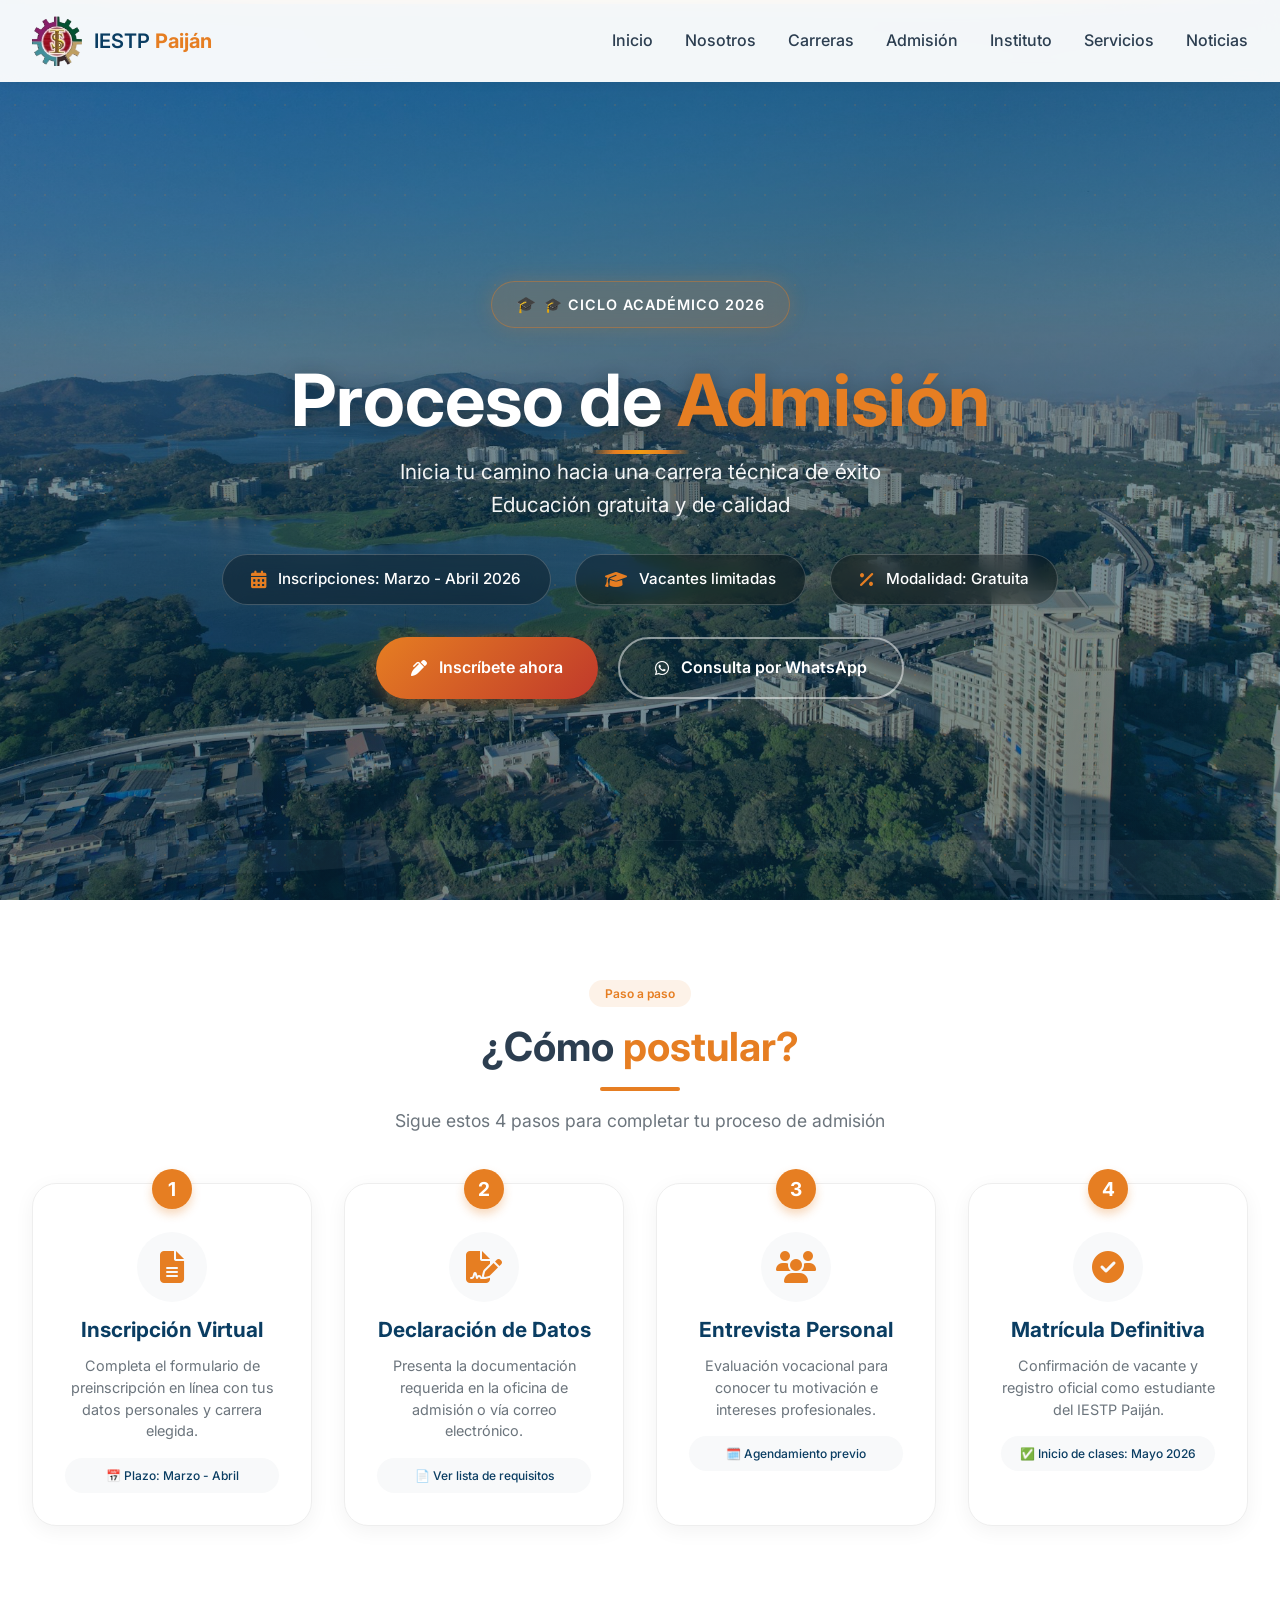
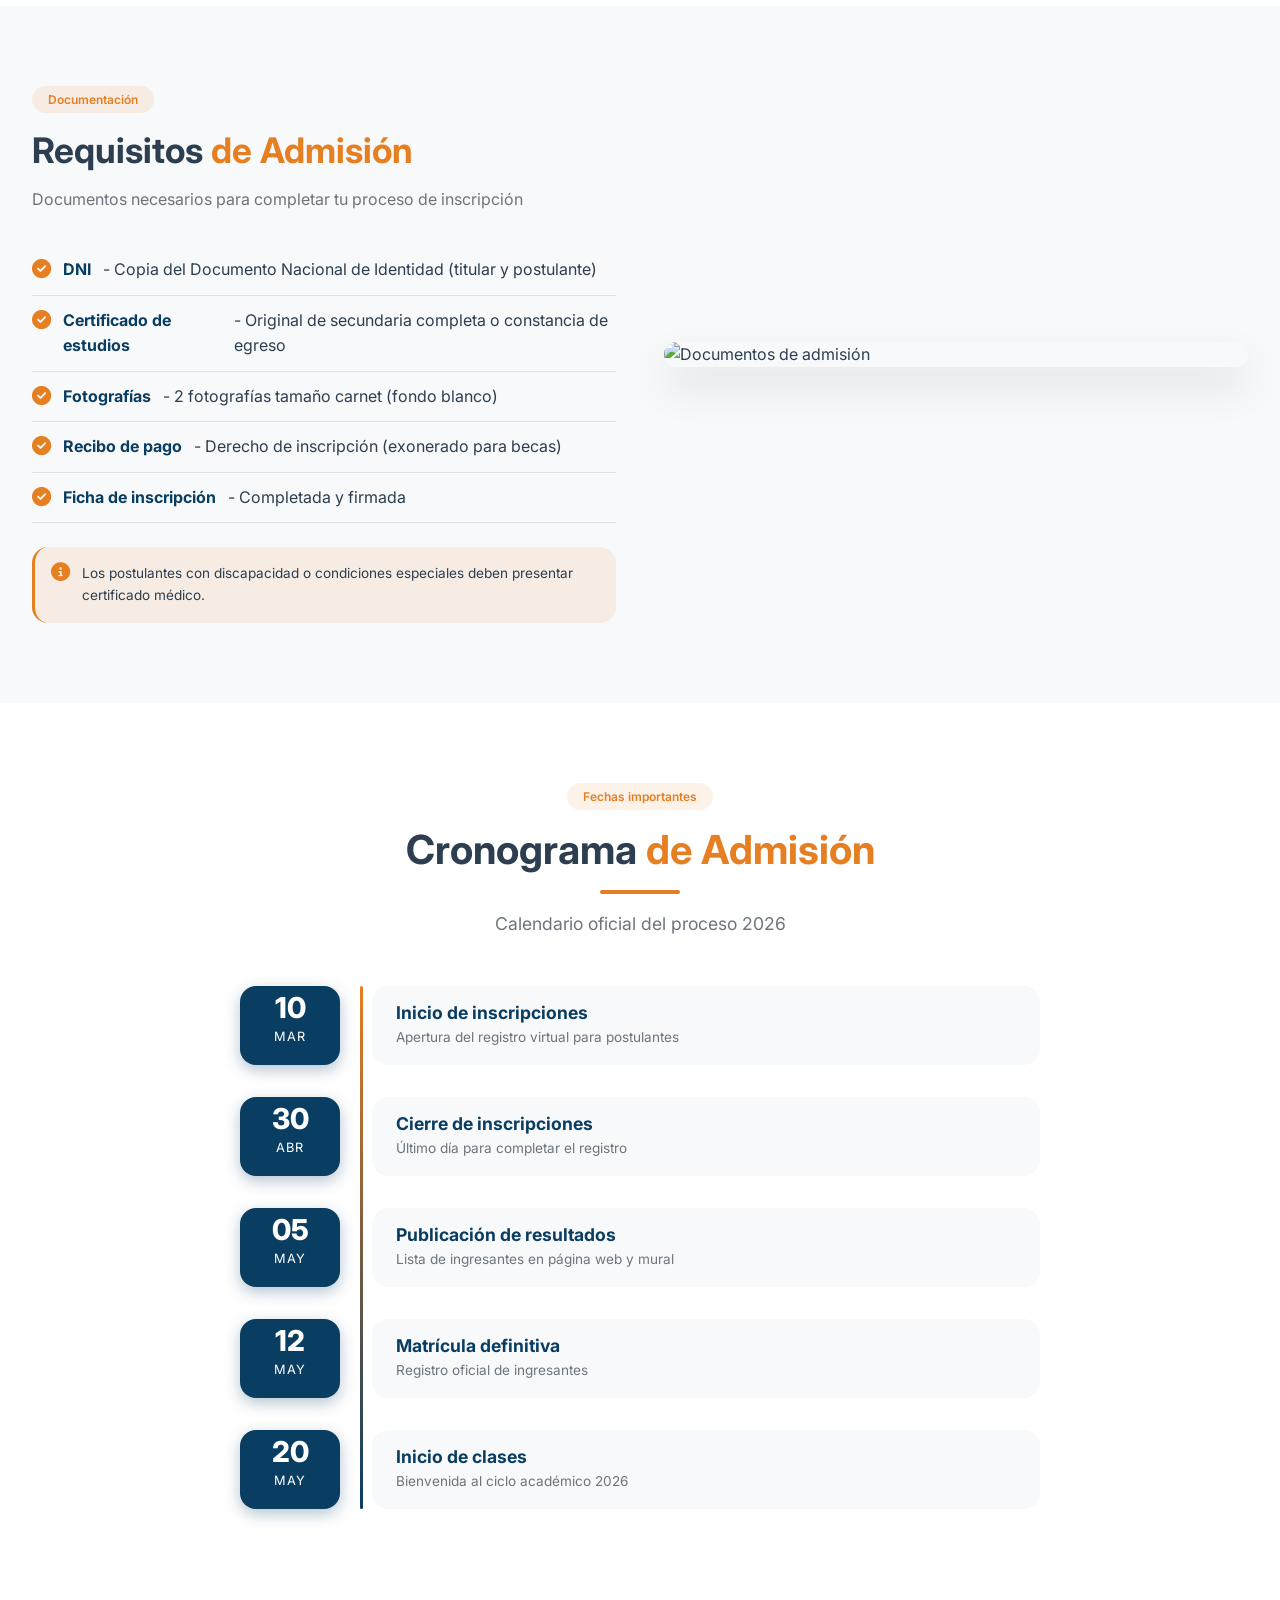
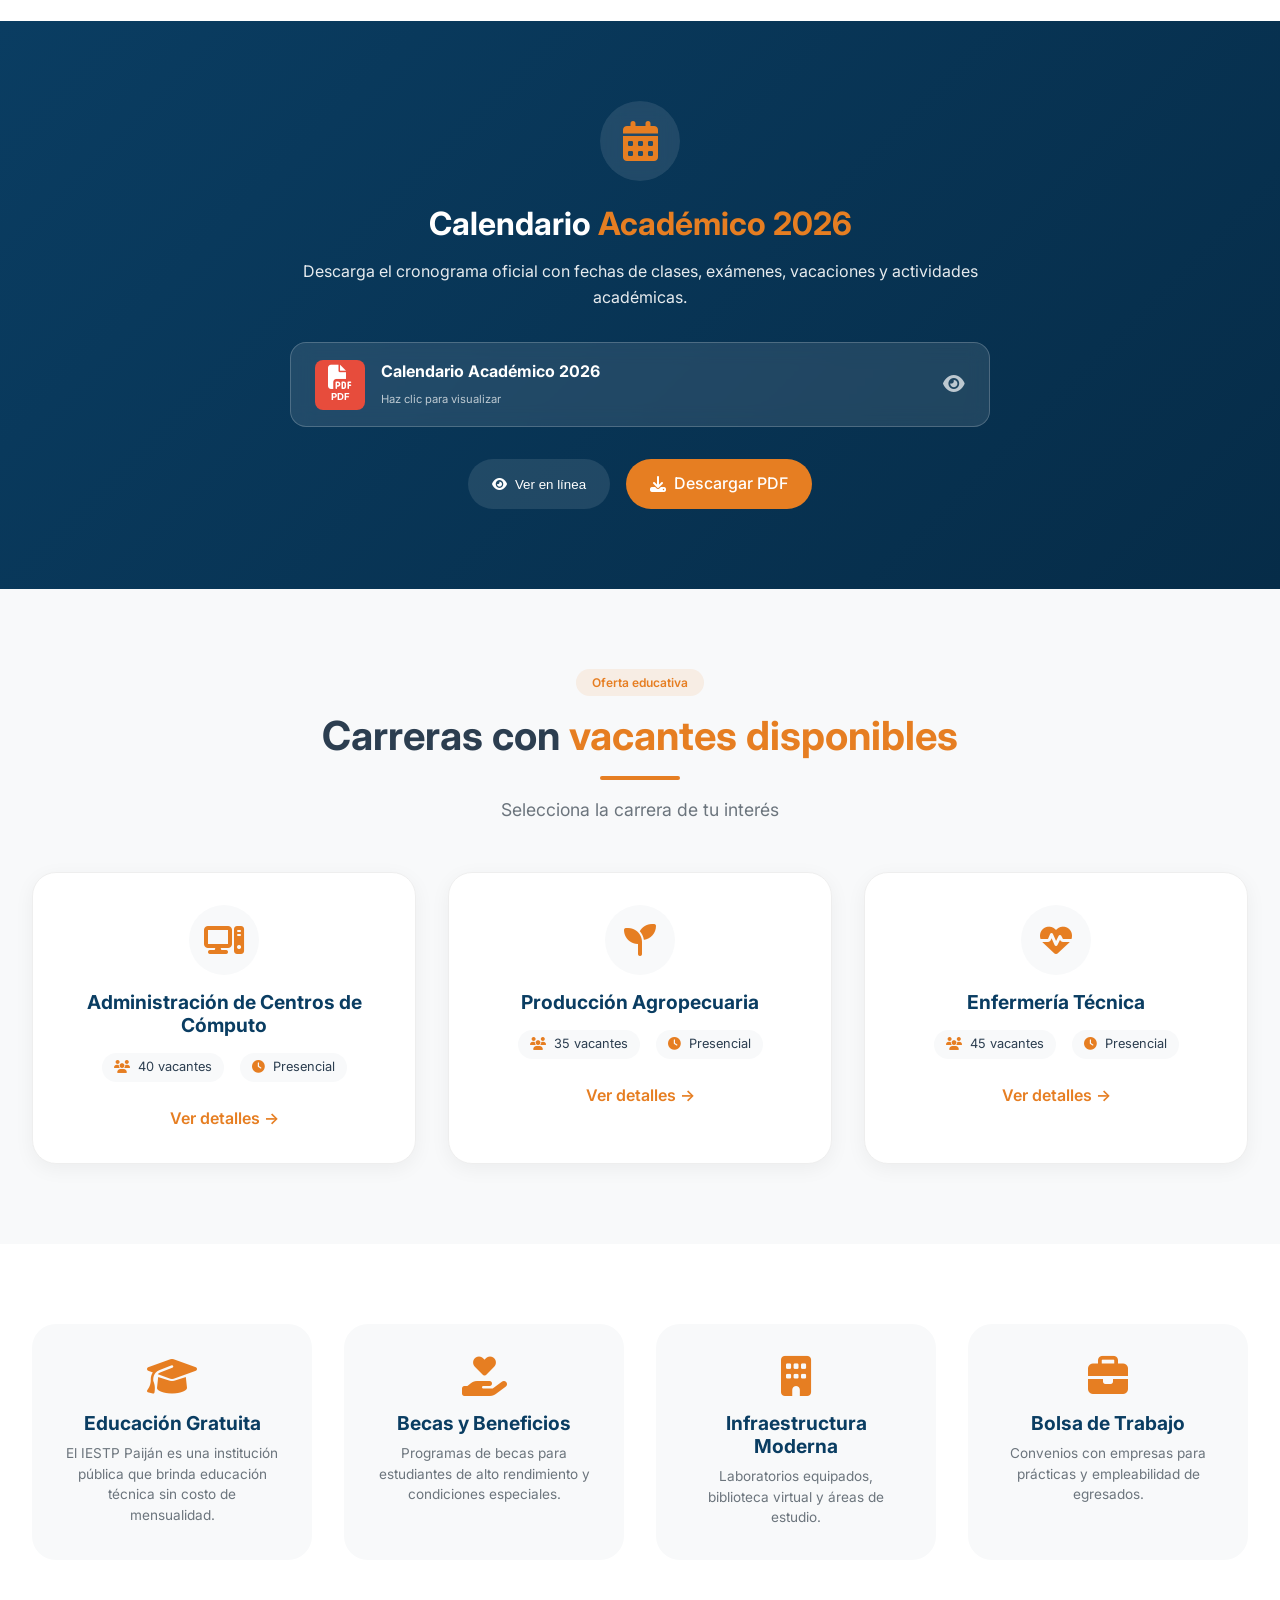
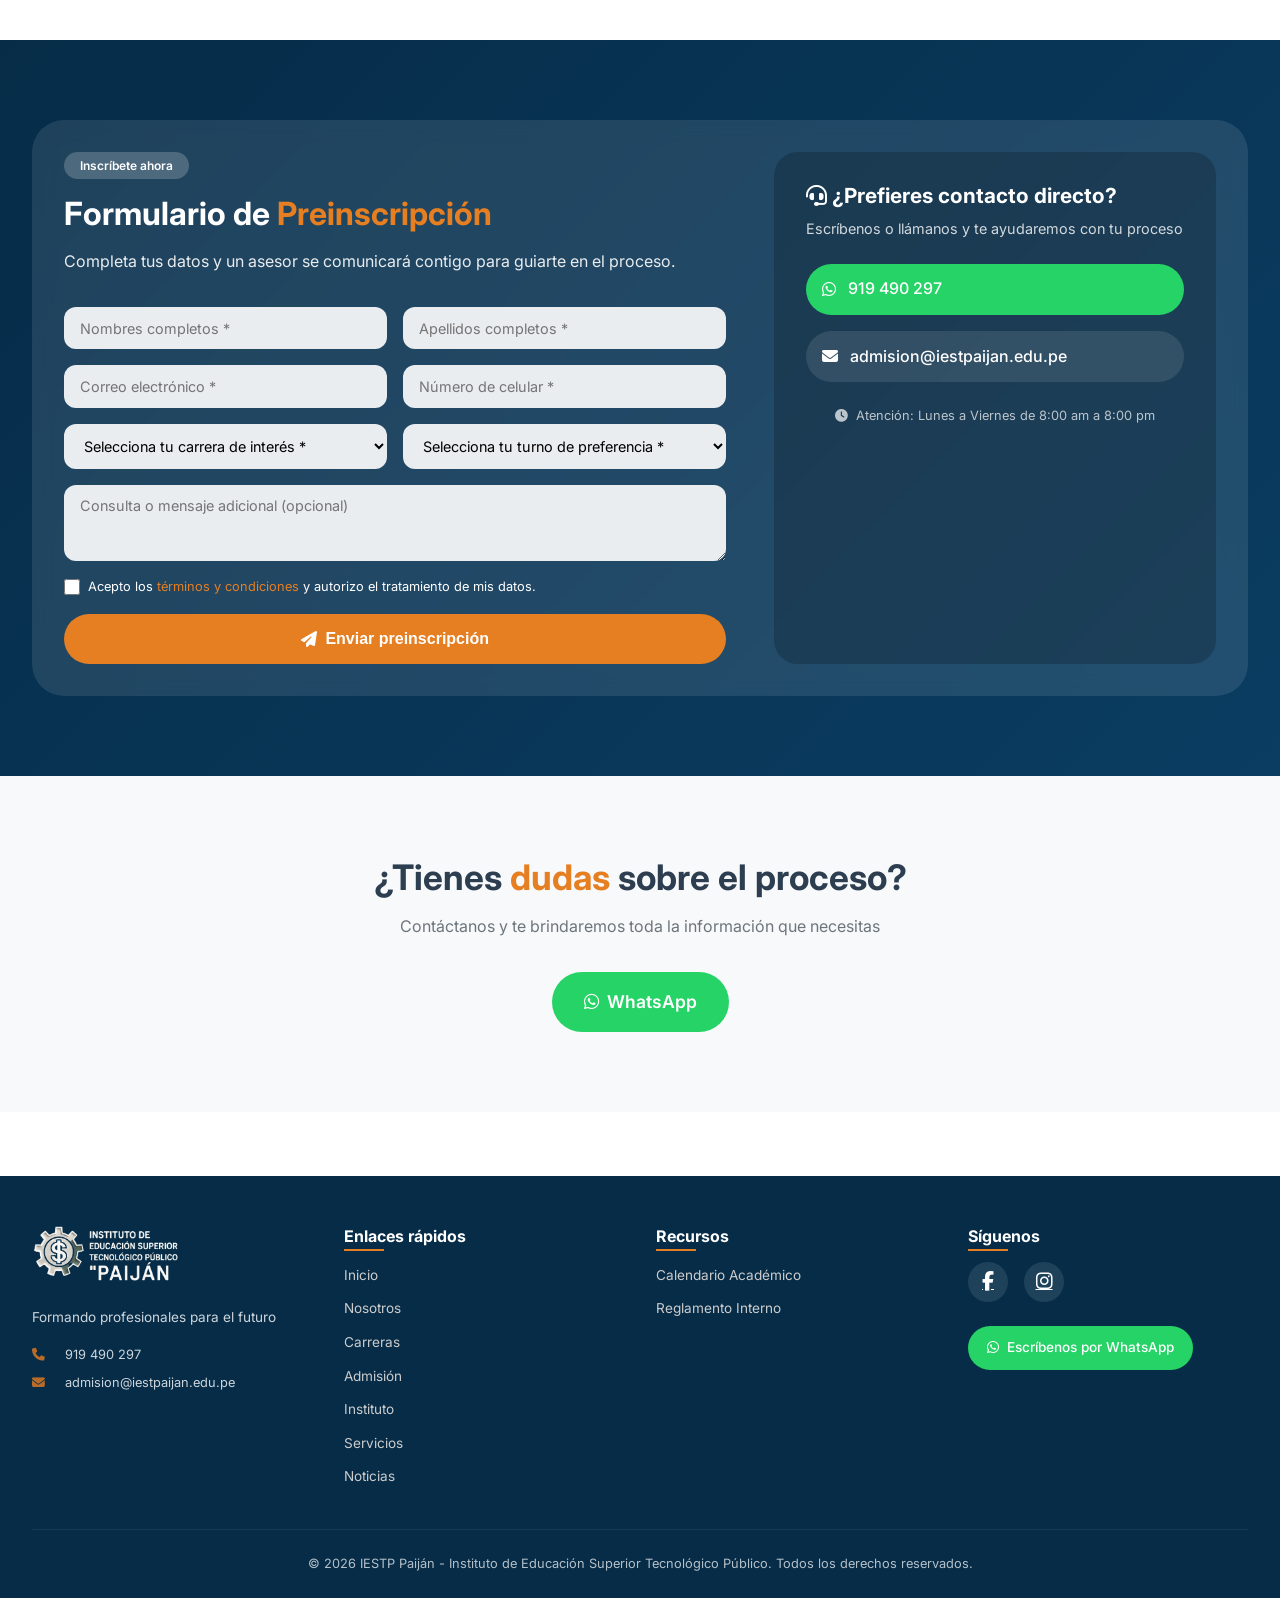
==== admision.html @ de584443 "paginainstitutos" ====
<!DOCTYPE html>
<html lang="es">
<head>
    <meta charset="UTF-8">
    <meta name="viewport" content="width=device-width, initial-scale=1.0, viewport-fit=cover">
    <title>Admisión 2026 | IESTP Paiján - Proceso de Inscripción</title>
    <meta name="description" content="Proceso de admisión 2026 del IESTP Paiján. Inscripciones gratuitas, requisitos, cronograma y más. Formación técnica de calidad.">
    
    <!-- Fonts & Icons -->
    <link href="https://fonts.googleapis.com/css2?family=Inter:opsz,wght@14..32,300;400;500;600;700;800&display=swap" rel="stylesheet">
    <link rel="stylesheet" href="https://cdnjs.cloudflare.com/ajax/libs/font-awesome/6.5.1/css/all.min.css">
    
    <!-- Stylesheets -->
    <link rel="stylesheet" href="css/global.css">
    <link rel="stylesheet" href="css/admision.css">
</head>
<body>

<!-- ==================== HEADER ==================== -->
<header class="global-header">
    <div class="container global-header-container">
        <a href="index.html" class="global-logo">
            <img src="images/logo-blanco.png" alt="IESTP Paiján" class="global-logo-img" loading="eager">
            <span class="global-logo-text">IESTP <strong>Paiján</strong></span>
        </a>
        
        <button class="global-menu-toggle" id="menuToggle" aria-label="Menú">
            <i class="fas fa-bars"></i>
        </button>
        
        <nav class="global-nav-menu" id="navMenu">
            <ul class="global-nav-list">
                <li><a href="index.html">Inicio</a></li>
                <li><a href="nosotros.html">Nosotros</a></li>
                <li><a href="carreras.html">Carreras</a></li>
                <li><a href="admision.html">Admisión</a></li>
                <li><a href="instituto.html">Instituto</a></li>
                <li><a href="servicios.html">Servicios</a></li>
                <li><a href="noticias.html">Noticias</a></li>
            </ul>
        </nav>
    </div>
</header>

<main>
    <!-- ==================== HERO ADMISIÓN - NUEVO DISEÑO ==================== -->
<section class="admision-hero">
    <div class="admision-hero-bg"></div>
    <div class="admision-hero-overlay"></div>
    
    <!-- Partículas flotantes -->
    <div class="hero-particles" id="heroParticles"></div>
    
    <div class="container admision-hero-content">
        <div class="hero-badge">
            <span class="hero-badge-text">🎓 CICLO ACADÉMICO 2026</span>
        </div>
        
        <h1>Proceso de <span class="global-highlight">Admisión</span></h1>
        
        <p>Inicia tu camino hacia una carrera técnica de éxito<br>Educación gratuita y de calidad</p>
        
        <div class="hero-info">
            <div class="info-item">
                <i class="fas fa-calendar-alt"></i>
                <span>Inscripciones: Marzo - Abril 2026</span>
            </div>
            <div class="info-item">
                <i class="fas fa-graduation-cap"></i>
                <span>Vacantes limitadas</span>
            </div>
            <div class="info-item">
                <i class="fas fa-percent"></i>
                <span>Modalidad: Gratuita</span>
            </div>
        </div>
        
        <div class="hero-buttons">
            <a href="#preinscripcion" class="btn-hero btn-hero-primary">
                <i class="fas fa-pen-alt"></i> Inscríbete ahora
            </a>
            <a href="https://wa.me/51919490297" class="btn-hero btn-hero-outline" target="_blank">
                <i class="fab fa-whatsapp"></i> Consulta por WhatsApp
            </a>
        </div>
    </div>
    
    
    <!-- Olas decorativas -->
    <div class="hero-waves">
        <svg data-name="Layer 1" xmlns="http://www.w3.org/2000/svg" viewBox="0 0 1200 120" preserveAspectRatio="none">
            <path d="M321.39,56.44c58-10.79,114.16-30.13,172-41.86,82.39-16.72,168.19-17.73,250.45-.39C823.78,31,906.67,72,985.66,92.83c70.05,18.48,146.53,26.09,214.34,3V0H0V27.35A600.21,600.21,0,0,0,321.39,56.44Z" class="wave-fill"></path>
        </svg>
    </div>
</section>

    <!-- ==================== PROCESO DE ADMISIÓN ==================== -->
    <section class="proceso-admision">
        <div class="container">
            <div class="section-header">
                <span class="section-tag">Paso a paso</span>
                <h2 class="global-section-title">¿Cómo <span class="global-highlight">postular?</span></h2>
                <p class="global-section-subtitle">Sigue estos 4 pasos para completar tu proceso de admisión</p>
            </div>
            
            <div class="pasos-grid">
                <div class="paso-card">
                    <div class="paso-numero">1</div>
                    <div class="paso-icon"><i class="fas fa-file-alt"></i></div>
                    <h3>Inscripción Virtual</h3>
                    <p>Completa el formulario de preinscripción en línea con tus datos personales y carrera elegida.</p>
                    <div class="paso-detalle">
                        <span>📅 Plazo: Marzo - Abril</span>
                    </div>
                </div>
                
                <div class="paso-card">
                    <div class="paso-numero">2</div>
                    <div class="paso-icon"><i class="fas fa-file-signature"></i></div>
                    <h3>Declaración de Datos</h3>
                    <p>Presenta la documentación requerida en la oficina de admisión o vía correo electrónico.</p>
                    <div class="paso-detalle">
                        <span>📄 Ver lista de requisitos</span>
                    </div>
                </div>
                
                <div class="paso-card">
                    <div class="paso-numero">3</div>
                    <div class="paso-icon"><i class="fas fa-users"></i></div>
                    <h3>Entrevista Personal</h3>
                    <p>Evaluación vocacional para conocer tu motivación e intereses profesionales.</p>
                    <div class="paso-detalle">
                        <span>🗓️ Agendamiento previo</span>
                    </div>
                </div>
                
                <div class="paso-card">
                    <div class="paso-numero">4</div>
                    <div class="paso-icon"><i class="fas fa-check-circle"></i></div>
                    <h3>Matrícula Definitiva</h3>
                    <p>Confirmación de vacante y registro oficial como estudiante del IESTP Paiján.</p>
                    <div class="paso-detalle">
                        <span>✅ Inicio de clases: Mayo 2026</span>
                    </div>
                </div>
            </div>
        </div>
    </section>

    <!-- ==================== REQUISITOS ==================== -->
    <section class="requisitos">
        <div class="container">
            <div class="requisitos-wrapper">
                <div class="requisitos-content">
                    <span class="section-tag">Documentación</span>
                    <h2>Requisitos <span class="global-highlight">de Admisión</span></h2>
                    <p>Documentos necesarios para completar tu proceso de inscripción</p>
                    
                    <ul class="requisitos-lista">
                        <li><i class="fas fa-check-circle"></i> <strong>DNI</strong> - Copia del Documento Nacional de Identidad (titular y postulante)</li>
                        <li><i class="fas fa-check-circle"></i> <strong>Certificado de estudios</strong> - Original de secundaria completa o constancia de egreso</li>
                        <li><i class="fas fa-check-circle"></i> <strong>Fotografías</strong> - 2 fotografías tamaño carnet (fondo blanco)</li>
                        <li><i class="fas fa-check-circle"></i> <strong>Recibo de pago</strong> - Derecho de inscripción (exonerado para becas)</li>
                        <li><i class="fas fa-check-circle"></i> <strong>Ficha de inscripción</strong> - Completada y firmada</li>
                    </ul>
                    
                    <div class="requisitos-nota">
                        <i class="fas fa-info-circle"></i>
                        <p>Los postulantes con discapacidad o condiciones especiales deben presentar certificado médico.</p>
                    </div>
                </div>
                <div class="requisitos-imagen">
                    <img src="images/admision-documentos.jpg" alt="Documentos de admisión" loading="lazy" onerror="this.src='https://images.unsplash.com/photo-1450101499163-c8848c66ca85?w=500&h=400&fit=crop'">
                </div>
            </div>
        </div>
    </section>

    <!-- ==================== CRONOGRAMA ==================== -->
    <section class="cronograma">
        <div class="container">
            <div class="section-header">
                <span class="section-tag">Fechas importantes</span>
                <h2 class="global-section-title">Cronograma <span class="global-highlight">de Admisión</span></h2>
                <p class="global-section-subtitle">Calendario oficial del proceso 2026</p>
            </div>
            
            <div class="cronograma-timeline">
                <div class="cronograma-item">
                    <div class="cronograma-fecha">
                        <span class="dia">10</span>
                        <span class="mes">MAR</span>
                    </div>
                    <div class="cronograma-content">
                        <h3>Inicio de inscripciones</h3>
                        <p>Apertura del registro virtual para postulantes</p>
                    </div>
                </div>
                <div class="cronograma-item">
                    <div class="cronograma-fecha">
                        <span class="dia">30</span>
                        <span class="mes">ABR</span>
                    </div>
                    <div class="cronograma-content">
                        <h3>Cierre de inscripciones</h3>
                        <p>Último día para completar el registro</p>
                    </div>
                </div>
                <div class="cronograma-item">
                    <div class="cronograma-fecha">
                        <span class="dia">05</span>
                        <span class="mes">MAY</span>
                    </div>
                    <div class="cronograma-content">
                        <h3>Publicación de resultados</h3>
                        <p>Lista de ingresantes en página web y mural</p>
                    </div>
                </div>
                <div class="cronograma-item">
                    <div class="cronograma-fecha">
                        <span class="dia">12</span>
                        <span class="mes">MAY</span>
                    </div>
                    <div class="cronograma-content">
                        <h3>Matrícula definitiva</h3>
                        <p>Registro oficial de ingresantes</p>
                    </div>
                </div>
                <div class="cronograma-item">
                    <div class="cronograma-fecha">
                        <span class="dia">20</span>
                        <span class="mes">MAY</span>
                    </div>
                    <div class="cronograma-content">
                        <h3>Inicio de clases</h3>
                        <p>Bienvenida al ciclo académico 2026</p>
                    </div>
                </div>
            </div>
        </div>
    </section>

    <!-- ==================== CALENDARIO ACADÉMICO PDF ==================== -->
    <section class="calendario-pdf">
        <div class="container">
            <div class="calendario-wrapper">
                <div class="calendario-icono">
                    <i class="fas fa-calendar-alt"></i>
                </div>
                <h2>Calendario <span class="global-highlight">Académico 2026</span></h2>
                <p>Descarga el cronograma oficial con fechas de clases, exámenes, vacaciones y actividades académicas.</p>
                
                <div class="pdf-preview" onclick="verPDF('pdf/calendario-academico-2026.pdf', 'Calendario Académico 2026')">
                    <div class="pdf-icon">
                        <i class="fas fa-file-pdf"></i>
                        <span>PDF</span>
                    </div>
                    <div class="pdf-info">
                        <strong>Calendario Académico 2026</strong>
                        <small>Haz clic para visualizar</small>
                    </div>
                    <i class="fas fa-eye pdf-view-icon"></i>
                </div>
                
                <div class="pdf-buttons">
                    <button class="btn-pdf" onclick="verPDF('pdf/calendario-academico-2026.pdf', 'Calendario Académico 2026')">
                        <i class="fas fa-eye"></i> Ver en línea
                    </button>
                    <a href="pdf/calendario-academico-2026.pdf" download class="btn-pdf btn-pdf-download">
                        <i class="fas fa-download"></i> Descargar PDF
                    </a>
                </div>
            </div>
        </div>
    </section>

    <!-- ==================== CARRERAS CON VACANTES ==================== -->
    <section class="vacantes">
        <div class="container">
            <div class="section-header">
                <span class="section-tag">Oferta educativa</span>
                <h2 class="global-section-title">Carreras con <span class="global-highlight">vacantes disponibles</span></h2>
                <p class="global-section-subtitle">Selecciona la carrera de tu interés</p>
            </div>
            
            <div class="vacantes-grid">
                <div class="vacante-card">
                    <div class="vacante-icon"><i class="fas fa-computer"></i></div>
                    <h3>Administración de Centros de Cómputo</h3>
                    <div class="vacante-info">
                        <span class="vacante-cupos"><i class="fas fa-users"></i> 40 vacantes</span>
                        <span class="vacante-modalidad"><i class="fas fa-clock"></i> Presencial</span>
                    </div>
                    <a href="carreras.html#carrera-computo" class="vacante-link">Ver detalles →</a>
                </div>
                <div class="vacante-card">
                    <div class="vacante-icon"><i class="fas fa-seedling"></i></div>
                    <h3>Producción Agropecuaria</h3>
                    <div class="vacante-info">
                        <span class="vacante-cupos"><i class="fas fa-users"></i> 35 vacantes</span>
                        <span class="vacante-modalidad"><i class="fas fa-clock"></i> Presencial</span>
                    </div>
                    <a href="carreras.html#carrera-agro" class="vacante-link">Ver detalles →</a>
                </div>
                <div class="vacante-card">
                    <div class="vacante-icon"><i class="fas fa-heartbeat"></i></div>
                    <h3>Enfermería Técnica</h3>
                    <div class="vacante-info">
                        <span class="vacante-cupos"><i class="fas fa-users"></i> 45 vacantes</span>
                        <span class="vacante-modalidad"><i class="fas fa-clock"></i> Presencial</span>
                    </div>
                    <a href="carreras.html#carrera-enfermeria" class="vacante-link">Ver detalles →</a>
                </div>
            </div>
        </div>
    </section>

    <!-- ==================== INFORMACIÓN IMPORTANTE ==================== -->
    <section class="info-importante">
        <div class="container">
            <div class="info-grid">
                <div class="info-card">
                    <i class="fas fa-graduation-cap"></i>
                    <h3>Educación Gratuita</h3>
                    <p>El IESTP Paiján es una institución pública que brinda educación técnica sin costo de mensualidad.</p>
                </div>
                <div class="info-card">
                    <i class="fas fa-hand-holding-heart"></i>
                    <h3>Becas y Beneficios</h3>
                    <p>Programas de becas para estudiantes de alto rendimiento y condiciones especiales.</p>
                </div>
                <div class="info-card">
                    <i class="fas fa-building"></i>
                    <h3>Infraestructura Moderna</h3>
                    <p>Laboratorios equipados, biblioteca virtual y áreas de estudio.</p>
                </div>
                <div class="info-card">
                    <i class="fas fa-briefcase"></i>
                    <h3>Bolsa de Trabajo</h3>
                    <p>Convenios con empresas para prácticas y empleabilidad de egresados.</p>
                </div>
            </div>
        </div>
    </section>

    <!-- ==================== FORMULARIO DE PREINSCRIPCIÓN ==================== -->
<section class="preinscripcion">
    <div class="container">
        <div class="preinscripcion-wrapper">
            <div class="preinscripcion-content">
                <span class="section-tag">Inscríbete ahora</span>
                <h2>Formulario de <span class="global-highlight">Preinscripción</span></h2>
                <p>Completa tus datos y un asesor se comunicará contigo para guiarte en el proceso.</p>
                
                <form id="preinscripcionForm" class="preinscripcion-form">
                    <div class="form-row">
                        <div class="form-group">
                            <input type="text" id="nombres" name="nombres" placeholder="Nombres completos *" required>
                            <div class="error-message" id="error-nombres"></div>
                        </div>
                        <div class="form-group">
                            <input type="text" id="apellidos" name="apellidos" placeholder="Apellidos completos *" required>
                            <div class="error-message" id="error-apellidos"></div>
                        </div>
                    </div>
                    <div class="form-row">
                        <div class="form-group">
                            <input type="email" id="email" name="email" placeholder="Correo electrónico *" required>
                            <div class="error-message" id="error-email"></div>
                        </div>
                        <div class="form-group">
                            <input type="tel" id="celular" name="celular" placeholder="Número de celular *" required>
                            <div class="error-message" id="error-celular"></div>
                        </div>
                    </div>
                    <div class="form-row">
                        <div class="form-group">
                            <select id="carrera" name="carrera" required>
                                <option value="">Selecciona tu carrera de interés *</option>
                                <option value="Administración de Centros de Cómputo">Administración de Centros de Cómputo</option>
                                <option value="Producción Agropecuaria">Producción Agropecuaria</option>
                                <option value="Enfermería Técnica">Enfermería Técnica</option>
                            </select>
                            <div class="error-message" id="error-carrera"></div>
                        </div>
                        <div class="form-group">
                            <select id="modalidad" name="modalidad" required>
                                <option value="">Selecciona tu turno de preferencia *</option>
                                <option value="Turno Mañana (8:00 am - 1:00 pm)">Turno Mañana (8:00 am - 1:00 pm)</option>
                                <option value="Turno Tarde (1:00 pm - 6:00 pm)">Turno Tarde (1:00 pm - 6:00 pm)</option>
                            </select>
                            <div class="error-message" id="error-modalidad"></div>
                        </div>
                    </div>
                    <div class="form-group full">
                        <textarea id="mensaje" name="mensaje" rows="3" placeholder="Consulta o mensaje adicional (opcional)"></textarea>
                    </div>
                    <div class="form-check">
                        <input type="checkbox" id="terminos" name="terminos" required>
                        <label for="terminos">Acepto los <a href="#" id="terminosLink">términos y condiciones</a> y autorizo el tratamiento de mis datos.</label>
                        <div class="error-message" id="error-terminos"></div>
                    </div>
                    <button type="submit" class="btn-submit" id="submitBtn">
                        <i class="fas fa-paper-plane"></i> Enviar preinscripción
                    </button>
                </form>
            </div>
            <div class="preinscripcion-contacto">
                <div class="contacto-directo">
                    <h3><i class="fas fa-headset"></i> ¿Prefieres contacto directo?</h3>
                    <p>Escríbenos o llámanos y te ayudaremos con tu proceso</p>
                    <div class="contacto-opciones">
                        <a href="https://wa.me/51919490297" class="contacto-whatsapp" target="_blank">
                            <i class="fab fa-whatsapp"></i> 919 490 297
                        </a>
                        <a href="mailto:admision@iestpaijan.edu.pe" class="contacto-email">
                            <i class="fas fa-envelope"></i> admision@iestpaijan.edu.pe
                        </a>
                    </div>
                    <div class="contacto-horario">
                        <i class="fas fa-clock"></i>
                        <span>Atención: Lunes a Viernes de 8:00 am a 8:00 pm</span>
                    </div>
                </div>
            </div>
        </div>
    </div>
</section>

<!-- ==================== MODAL DE TÉRMINOS Y CONDICIONES ==================== -->
<div id="terminosModal" class="modal-terminos">
    <div class="modal-terminos-content">
        <div class="modal-terminos-header">
            <h3>Términos y Condiciones</h3>
            <span class="modal-terminos-close">&times;</span>
        </div>
        <div class="modal-terminos-body">
            <h4>1. Tratamiento de datos personales</h4>
            <p>Los datos proporcionados en este formulario serán utilizados exclusivamente para fines de admisión y comunicación institucional del IESTP Paiján.</p>
            
            <h4>2. Confidencialidad</h4>
            <p>La institución se compromete a mantener la confidencialidad de los datos personales de los postulantes.</p>
            
            <h4>3. Uso de información</h4>
            <p>La información recopilada será utilizada para el proceso de admisión y para mantenerlo informado sobre novedades académicas.</p>
            
            <h4>4. Derechos del usuario</h4>
            <p>El postulante tiene derecho a solicitar la corrección o eliminación de sus datos personales en cualquier momento.</p>
            
            <p class="modal-fecha"><strong>Última actualización:</strong> Marzo 2026</p>
        </div>
        <div class="modal-terminos-footer">
            <button class="btn-modal-terminos" id="aceptarTerminosBtn">Aceptar términos</button>
        </div>
    </div>
</div>

    <!-- ==================== CTA FINAL ==================== -->
    <section class="admision-cta">
        <div class="container">
            <div class="cta-content">
                <h2>¿Tienes <span class="global-highlight">dudas</span> sobre el proceso?</h2>
                <p>Contáctanos y te brindaremos toda la información que necesitas</p>
                <div class="cta-buttons">
                    <a href="https://wa.me/51919490297" class="global-btn global-btn-whatsapp btn-large" target="_blank">
                        <i class="fab fa-whatsapp"></i> WhatsApp
                    </a>
                </div>
            </div>
        </div>
    </section>
</main>

<!-- ==================== FOOTER ==================== -->
<footer class="global-footer">
    <div class="container">
        <div class="global-footer-content">
            <div class="global-footer-logo">
                <img src="images/lo_negro.png" alt="Logo" class="global-footer-logo-img" loading="lazy">
                <p>Formando profesionales para el futuro</p>
                <div class="footer-contacto">
                    <p><i class="fas fa-phone"></i> 919 490 297</p>
                    <p><i class="fas fa-envelope"></i> admision@iestpaijan.edu.pe</p>
                </div>
            </div>
            <div class="global-footer-links">
                <h4>Enlaces rápidos</h4>
                <ul>
                    <li><a href="index.html">Inicio</a></li>
                    <li><a href="nosotros.html">Nosotros</a></li>
                    <li><a href="carreras.html">Carreras</a></li>
                    <li><a href="admision.html">Admisión</a></li>
                    <li><a href="instituto.html">Instituto</a></li>
                    <li><a href="servicios.html">Servicios</a></li>
                    <li><a href="noticias.html">Noticias</a></li>
                </ul>
            </div>
            <div class="global-footer-links">
                <h4>Recursos</h4>
                <ul>
                    <li><a href="#" onclick="abrirPDF('pdf/practica de campo 1-bigdata.pdf')">Calendario Académico</a></li>
                    <li><a href="#" onclick="abrirPDF('pdf/reglamento.pdf')">Reglamento Interno</a></li>
                </ul>
            </div>
            <div class="global-footer-social">
    <h4>Síguenos</h4>
    <div class="global-social-icons">
        <!-- Facebook - Reemplaza con tu URL oficial -->
        <a href="https://web.facebook.com/iestp.paijan.9?_rdc=1&_rdr#" target="_blank" rel="noopener noreferrer" aria-label="Facebook">
            <i class="fab fa-facebook-f"></i>
        </a>
        <!-- Instagram - Reemplaza con tu URL oficial -->
        <a href="https://www.instagram.com/iestppaijan" target="_blank" rel="noopener noreferrer" aria-label="Instagram">
            <i class="fab fa-instagram"></i>
        </a>
    </div>
    <div class="footer-whatsapp">
        <a href="https://wa.me/51919490297" class="whatsapp-btn" target="_blank" rel="noopener noreferrer">
            <i class="fab fa-whatsapp"></i> Escríbenos por WhatsApp
        </a>
    </div>
    </div>
        </div>
        <div class="global-footer-bottom">
            <p>&copy; 2026 IESTP Paiján - Instituto de Educación Superior Tecnológico Público. Todos los derechos reservados.</p>
        </div>
    </div>
</footer>

<!-- ==================== MODAL PDF ==================== -->
<div id="globalPdfModal" class="global-modal">
    <div class="global-modal-content">
        <div class="global-modal-header">
            <h3 id="modalPdfTitle">Documento PDF</h3>
            <span class="global-modal-close">&times;</span>
        </div>
        <div class="global-modal-body">
            <iframe id="globalPdfFrame" src="" width="100%" height="500px" title="Visor PDF"></iframe>
            <div style="margin-top: 1rem; display: flex; gap: 1rem; justify-content: center; flex-wrap: wrap;">
                <a id="globalPdfDownloadLink" href="#" download class="global-btn-pdf global-btn-pdf-download">
                    <i class="fas fa-download"></i> Descargar PDF
                </a>
                <button onclick="cerrarModalPDF()" class="global-btn-pdf" style="background: #6c757d;">
                    <i class="fas fa-times"></i> Cerrar
                </button>
            </div>
        </div>
    </div>
</div>

<script src="js/admision.js"></script>
</body>
</html>
---- css/global.css ----
/* ========== RESET Y VARIABLES ========== */
* {
    margin: 0;
    padding: 0;
    box-sizing: border-box;
}

:root {
    --global-primary: #0a3d62;
    --global-primary-dark: #062c48;
    --global-primary-light: #1e5a7d;
    --global-secondary: #e67e22;
    --global-secondary-dark: #c0392b;
    --global-secondary-light: #f39c12;
    --global-accent: #16a085;
    --global-gray-light: #f8f9fa;
    --global-gray: #6c757d;
    --global-gray-dark: #2c3e50;
    --global-white: #ffffff;
    --global-black: #1a1a2e;
    --global-shadow-sm: 0 2px 10px rgba(0,0,0,0.05);
    --global-shadow: 0 10px 30px rgba(0,0,0,0.1);
    --global-shadow-lg: 0 20px 40px rgba(0,0,0,0.15);
    --global-transition: all 0.3s cubic-bezier(0.4, 0, 0.2, 1);
    --global-radius: 1rem;
    --global-radius-sm: 0.5rem;
}

body {
    font-family: 'Inter', sans-serif;
    line-height: 1.6;
    color: var(--global-gray-dark);
    overflow-x: hidden;
    background: var(--global-white);
}

.container {
    max-width: 1280px;
    margin: 0 auto;
    padding: 0 2rem;
}

/* ========== TIPOGRAFÍA ========== */
h1, h2, h3, h4 {
    font-weight: 700;
    line-height: 1.2;
}

.global-section-title {
    text-align: center;
    font-size: 2.5rem;
    margin-bottom: 1rem;
    position: relative;
}

.global-section-title::after {
    content: '';
    display: block;
    width: 80px;
    height: 4px;
    background: var(--global-secondary);
    margin: 1rem auto 0;
    border-radius: 2px;
}

.global-section-subtitle {
    text-align: center;
    color: var(--global-gray);
    margin-bottom: 3rem;
    font-size: 1.1rem;
}

.global-highlight {
    color: var(--global-secondary);
    font-weight: 700;
}

/* ========== HEADER ========== */
.global-header {
    position: fixed;
    top: 0;
    width: 100%;
    background: rgba(255,255,255,0.95);
    backdrop-filter: blur(10px);
    box-shadow: var(--global-shadow-sm);
    z-index: 1000;
    transition: var(--global-transition);
}

.global-header-scroll {
    background: var(--global-white);
    box-shadow: var(--global-shadow);
}

.global-header-container {
    display: flex;
    justify-content: space-between;
    align-items: center;
    padding: 1rem 2rem;
}

.global-logo {
    display: flex;
    align-items: center;
    gap: 0.75rem;
    text-decoration: none;
}

.global-logo-img {
    height: 50px;
    width: auto;
}

.global-logo-text {
    font-size: 1.25rem;
    font-weight: 600;
    color: var(--global-primary);
}

.global-logo-text strong {
    color: var(--global-secondary);
}

.global-nav-list {
    display: flex;
    gap: 2rem;
    list-style: none;
}

.global-nav-list a {
    text-decoration: none;
    color: var(--global-gray-dark);
    font-weight: 500;
    transition: var(--global-transition);
    position: relative;
    padding: 0.5rem 0;
}

.global-nav-list a::after {
    content: '';
    position: absolute;
    bottom: 0;
    left: 0;
    width: 0;
    height: 2px;
    background: var(--global-secondary);
    transition: width 0.3s ease;
}

.global-nav-list a:hover::after,
.global-nav-list a.active::after {
    width: 100%;
}

.global-nav-list a:hover,
.global-nav-list a.active {
    color: var(--global-secondary);
}

.global-menu-toggle {
    display: none;
    background: none;
    border: none;
    font-size: 1.5rem;
    cursor: pointer;
    color: var(--global-primary);
}

/* ========== BOTONES ========== */
.global-btn {
    display: inline-flex;
    align-items: center;
    gap: 0.5rem;
    padding: 0.875rem 2rem;
    border-radius: 2rem;
    text-decoration: none;
    font-weight: 600;
    transition: var(--global-transition);
    border: none;
    cursor: pointer;
    font-size: 1rem;
}

.global-btn-primary {
    background: var(--global-secondary);
    color: var(--global-white);
}

.global-btn-primary:hover {
    background: var(--global-secondary-dark);
    transform: translateY(-2px);
    box-shadow: 0 5px 15px rgba(230,126,34,0.3);
}

.global-btn-secondary {
    background: var(--global-primary);
    color: var(--global-white);
}

.global-btn-secondary:hover {
    background: var(--global-primary-dark);
    transform: translateY(-2px);
}

.global-btn-whatsapp {
    background: #25D366;
    color: var(--global-white);
}

.global-btn-whatsapp:hover {
    background: #128C7E;
    transform: translateY(-2px);
}

.global-btn-outline {
    background: transparent;
    border: 2px solid var(--global-secondary);
    color: var(--global-secondary);
}

.global-btn-outline:hover {
    background: var(--global-secondary);
    color: var(--global-white);
}

/* ========== PAGE HEADER ========== */
.global-page-header {
    background: linear-gradient(135deg, var(--global-primary) 0%, var(--global-primary-dark) 100%);
    color: var(--global-white);
    padding: 8rem 0 4rem;
    text-align: center;
    position: relative;
    overflow: hidden;
}

.global-page-header::before {
    content: '';
    position: absolute;
    top: 0;
    left: 0;
    width: 100%;
    height: 100%;
    background: url('../images/pattern.png') repeat;
    opacity: 0.05;
    pointer-events: none;
}

.global-page-header h1 {
    font-size: 3rem;
    margin-bottom: 1rem;
}

.global-page-header p {
    font-size: 1.2rem;
    opacity: 0.9;
}

/* ========== FOOTER ACTUALIZADO - CENTRADO Y RESPONSIVE ========== */
.global-footer {
    background: var(--global-primary-dark);
    color: var(--global-white);
    padding: 3rem 0 1.5rem;
    margin-top: 4rem;
}

.global-footer-content {
    display: grid;
    grid-template-columns: repeat(4, 1fr);
    gap: 2rem;
    margin-bottom: 2rem;
    text-align: left;
}

/* Logo y descripción del footer */
.global-footer-logo {
    text-align: left;
}

.global-footer-logo-img {
    height: 60px;
    margin-bottom: 1rem;
}

.global-footer-logo h3 {
    font-size: 1.25rem;
    margin-bottom: 0.5rem;
}

.global-footer-logo p {
    font-size: 0.85rem;
    opacity: 0.8;
    margin-bottom: 1rem;
}

/* Enlaces del footer */
.global-footer-links h4 {
    font-size: 1rem;
    margin-bottom: 1rem;
    position: relative;
    display: inline-block;
}

.global-footer-links h4::after {
    content: '';
    position: absolute;
    bottom: -5px;
    left: 0;
    width: 40px;
    height: 2px;
    background: var(--global-secondary);
}

.global-footer-links ul {
    list-style: none;
    padding: 0;
}

.global-footer-links li {
    margin-bottom: 0.5rem;
}

.global-footer-links a {
    color: #ccc;
    text-decoration: none;
    transition: var(--global-transition);
    font-size: 0.85rem;
}

.global-footer-links a:hover {
    color: var(--global-secondary);
    transform: translateX(5px);
    display: inline-block;
}

/* Redes sociales */
.global-footer-social {
    text-align: left;
}

.global-footer-social h4 {
    font-size: 1rem;
    margin-bottom: 1rem;
    position: relative;
    display: inline-block;
}

.global-footer-social h4::after {
    content: '';
    position: absolute;
    bottom: -5px;
    left: 0;
    width: 40px;
    height: 2px;
    background: var(--global-secondary);
}

.global-social-icons {
    display: flex;
    gap: 1rem;
    margin-bottom: 1.5rem;
    flex-wrap: wrap;
}

.global-social-icons a {
    display: flex;
    align-items: center;
    justify-content: center;
    width: 40px;
    height: 40px;
    background: rgba(255,255,255,0.1);
    border-radius: 50%;
    color: var(--global-white);
    font-size: 1.2rem;
    transition: var(--global-transition);
}

.global-social-icons a:hover {
    background: var(--global-secondary);
    transform: translateY(-3px);
}

/* Botón WhatsApp en footer */
.footer-whatsapp {
    margin-top: 0.5rem;
}

.whatsapp-btn {
    display: inline-flex;
    align-items: center;
    gap: 0.5rem;
    background: #25D366;
    color: white;
    padding: 0.7rem 1.2rem;
    border-radius: 2rem;
    text-decoration: none;
    font-size: 0.85rem;
    font-weight: 500;
    transition: var(--global-transition);
}

.whatsapp-btn:hover {
    transform: scale(1.05);
    background: #128C7E;
}

/* Footer bottom - copyright centrado */
.global-footer-bottom {
    text-align: center;
    padding-top: 1.5rem;
    margin-top: 1rem;
    border-top: 1px solid rgba(255,255,255,0.1);
    font-size: 0.8rem;
    opacity: 0.7;
}

/* Contacto en footer */
.footer-contacto {
    margin-top: 1rem;
}

.footer-contacto p {
    font-size: 0.8rem;
    margin-bottom: 0.5rem;
    display: flex;
    align-items: center;
    gap: 0.5rem;
}

.footer-contacto i {
    width: 25px;
    color: var(--global-secondary);
}

/* ========== MODAL PDF ========== */
.global-modal {
    display: none;
    position: fixed;
    top: 0;
    left: 0;
    width: 100%;
    height: 100%;
    background: rgba(0,0,0,0.8);
    z-index: 2000;
    align-items: center;
    justify-content: center;
}

.global-modal-content {
    background: var(--global-white);
    width: 90%;
    max-width: 1000px;
    border-radius: 1rem;
    overflow: hidden;
    animation: globalSlideIn 0.3s ease;
}

@keyframes globalSlideIn {
    from {
        transform: translateY(-50px);
        opacity: 0;
    }
    to {
        transform: translateY(0);
        opacity: 1;
    }
}

.global-modal-header {
    display: flex;
    justify-content: space-between;
    align-items: center;
    padding: 1rem 2rem;
    background: var(--global-primary);
    color: var(--global-white);
}

.global-modal-close {
    font-size: 2rem;
    cursor: pointer;
    transition: var(--global-transition);
}

.global-modal-close:hover {
    color: var(--global-secondary);
}

.global-modal-body {
    padding: 2rem;
    text-align: center;
}

.global-btn-pdf {
    padding: 0.75rem 1.5rem;
    background: var(--global-primary);
    color: var(--global-white);
    border: none;
    border-radius: 0.5rem;
    cursor: pointer;
    transition: var(--global-transition);
    text-decoration: none;
    display: inline-flex;
    align-items: center;
    gap: 0.5rem;
}

.global-btn-pdf:hover {
    background: var(--global-primary-dark);
    transform: translateY(-2px);
}

.global-btn-pdf-download {
    background: var(--global-accent);
}

.global-btn-pdf-download:hover {
    background: #0e6b58;
}

/* ========== UTILIDADES ========== */
.global-text-center {
    text-align: center;
}

.global-mt-4 {
    margin-top: 2rem;
}

/* ========== RESPONSIVE ========== */
@media (max-width: 992px) {
    .global-footer-content {
        grid-template-columns: repeat(2, 1fr);
        gap: 2rem;
        text-align: center;
    }
    
    .global-footer-logo {
        text-align: center;
    }
    
    .global-footer-links h4::after {
        left: 50%;
        transform: translateX(-50%);
    }
    
    .global-footer-social {
        text-align: center;
    }
    
    .global-footer-social h4::after {
        left: 50%;
        transform: translateX(-50%);
    }
    
    .global-social-icons {
        justify-content: center;
    }
    
    .footer-contacto p {
        justify-content: center;
    }
}

@media (max-width: 768px) {
    .container {
        padding: 0 1rem;
    }
    
    .global-menu-toggle {
        display: block;
    }
    
    .global-nav-menu {
        display: none;
        position: absolute;
        top: 100%;
        left: 0;
        width: 100%;
        background: var(--global-white);
        box-shadow: var(--global-shadow);
        padding: 1rem 0;
    }
    
    .global-nav-menu.active {
        display: block;
    }
    
    .global-nav-list {
        flex-direction: column;
        gap: 0;
    }
    
    .global-nav-list li {
        text-align: center;
    }
    
    .global-nav-list a {
        display: block;
        padding: 1rem;
    }
    
    .global-page-header h1 {
        font-size: 2rem;
    }
    
    .global-section-title {
        font-size: 1.8rem;
    }
    
    .global-footer-content {
        grid-template-columns: 1fr;
        gap: 2rem;
        text-align: center;
    }
    
    .global-footer-logo {
        text-align: center;
    }
    
    .global-footer-links {
        text-align: center;
    }
    
    .global-footer-links h4::after {
        left: 50%;
        transform: translateX(-50%);
    }
    
    .global-footer-social {
        text-align: center;
    }
    
    .global-footer-social h4::after {
        left: 50%;
        transform: translateX(-50%);
    }
    
    .global-social-icons {
        justify-content: center;
    }
    
    .footer-contacto p {
        justify-content: center;
    }
    
    .footer-whatsapp {
        text-align: center;
    }
    
    .whatsapp-btn {
        margin: 0 auto;
    }
}

@media (max-width: 480px) {
    .global-footer-content {
        gap: 1.5rem;
    }
    
    .global-footer-logo-img {
        height: 50px;
    }
    
    .global-social-icons a {
        width: 35px;
        height: 35px;
        font-size: 1rem;
    }
    
    .whatsapp-btn {
        padding: 0.6rem 1rem;
        font-size: 0.8rem;
    }
    
    .footer-contacto p {
        font-size: 0.75rem;
    }
}
---- css/admision.css ----
/* ========== HERO ADMISIÓN - DISEÑO LLAMATIVO ========== */
.admision-hero {
    position: relative;
    min-height: 100vh;
    display: flex;
    align-items: center;
    background: linear-gradient(135deg, #0a3d62 0%, #062c48 100%);
    color: var(--global-white);
    text-align: center;
    overflow: hidden;
    margin-top: 0;
    padding-top: 80px;
}

/* Fondo con imagen y efecto parallax */
.admision-hero-bg {
    position: absolute;
    top: 0;
    left: 0;
    width: 100%;
    height: 100%;
    background: url('../images/nosotros.jpg') center/cover no-repeat;
    opacity: 0.85;
    animation: slowZoom 25s ease infinite;
}

@keyframes slowZoom {
    0%, 100% { transform: scale(1); }
    50% { transform: scale(1.08); }
}

/* Overlay degradado moderno */
.admision-hero-overlay {
    position: absolute;
    top: 0;
    left: 0;
    width: 100%;
    height: 100%;
    background: linear-gradient(135deg, 
        rgba(10,61,98,0.4) 0%, 
        rgba(6,44,72,0.5) 50%,
        rgba(10,61,98,0.4) 100%);
}

/* Patrón de puntos decorativo */
.admision-hero::before {
    content: '';
    position: absolute;
    top: 0;
    left: 0;
    width: 100%;
    height: 100%;
    background-image: radial-gradient(rgba(230,126,34,0.15) 1px, transparent 1px);
    background-size: 30px 30px;
    pointer-events: none;
    z-index: 1;
}

/* Borde superior animado */
.admision-hero::after {
    content: '';
    position: absolute;
    top: 0;
    left: 0;
    width: 100%;
    height: 4px;
    background: linear-gradient(90deg, 
        transparent 0%, 
        var(--global-secondary) 20%, 
        var(--global-secondary-light) 50%, 
        var(--global-secondary) 80%, 
        transparent 100%);
    animation: borderGlow 3s ease-in-out infinite;
    z-index: 3;
}

@keyframes borderGlow {
    0%, 100% { opacity: 0.5; }
    50% { opacity: 1; }
}

/* Contenido principal */
.admision-hero-content {
    position: relative;
    z-index: 10;
    max-width: 950px;
    margin: 0 auto;
    padding: 2rem;
}

/* Badge con efecto neón */
.hero-badge {
    display: inline-flex;
    align-items: center;
    gap: 0.5rem;
    background: rgba(230,126,34,0.15);
    backdrop-filter: blur(10px);
    padding: 0.6rem 1.5rem;
    border-radius: 3rem;
    margin-bottom: 2rem;
    border: 1px solid rgba(230,126,34,0.4);
    box-shadow: 0 0 20px rgba(230,126,34,0.2);
    animation: badgePulse 2s ease-in-out infinite;
}

@keyframes badgePulse {
    0%, 100% {
        box-shadow: 0 0 20px rgba(230,126,34,0.2);
        border-color: rgba(230,126,34,0.4);
    }
    50% {
        box-shadow: 0 0 40px rgba(230,126,34,0.5);
        border-color: rgba(230,126,34,0.8);
    }
}

.hero-badge::before {
    content: '🎓';
    font-size: 1rem;
}

.hero-badge-text {
    font-size: 0.9rem;
    font-weight: 600;
    color: white;
    letter-spacing: 1px;
}

/* Título principal con efecto de texto */
.admision-hero h1 {
    font-size: 4.5rem;
    margin-bottom: 1rem;
    line-height: 1.1;
    text-shadow: 0 4px 20px rgba(0,0,0,0.3);
    position: relative;
    display: inline-block;
}

/* Línea decorativa debajo del título */
.admision-hero h1::before {
    content: '';
    position: absolute;
    bottom: -15px;
    left: 50%;
    transform: translateX(-50%);
    width: 100px;
    height: 4px;
    background: linear-gradient(90deg, transparent, var(--global-secondary), var(--global-secondary-light), var(--global-secondary), transparent);
    border-radius: 2px;
    animation: lineExpand 0.8s ease-out;
}

@keyframes lineExpand {
    from {
        width: 0;
        opacity: 0;
    }
    to {
        width: 100px;
        opacity: 1;
    }
}

.admision-hero .global-highlight {
    position: relative;
    display: inline-block;
    animation: textGlow 2s ease-in-out infinite;
}

@keyframes textGlow {
    0%, 100% {
        text-shadow: 0 0 5px rgba(230,126,34,0.3);
    }
    50% {
        text-shadow: 0 0 20px rgba(230,126,34,0.6);
    }
}

/* Descripción */
.admision-hero p {
    font-size: 1.3rem;
    opacity: 0.95;
    margin-bottom: 2rem;
    text-shadow: 0 2px 10px rgba(0,0,0,0.2);
    max-width: 700px;
    margin-left: auto;
    margin-right: auto;
}

/* Tarjetas de información flotantes */
.hero-info {
    display: flex;
    justify-content: center;
    gap: 1.5rem;
    flex-wrap: wrap;
    margin-top: 1.5rem;
    margin-bottom: 1rem;
}

.info-item {
    display: flex;
    align-items: center;
    gap: 0.75rem;
    background: rgba(0,0,0,0.3);
    backdrop-filter: blur(10px);
    padding: 0.8rem 1.8rem;
    border-radius: 3rem;
    font-size: 0.95rem;
    font-weight: 500;
    border: 1px solid rgba(255,255,255,0.2);
    transition: all 0.3s ease;
    animation: floatItem 3s ease-in-out infinite;
}

.info-item:nth-child(1) { animation-delay: 0s; }
.info-item:nth-child(2) { animation-delay: 0.5s; }
.info-item:nth-child(3) { animation-delay: 1s; }

@keyframes floatItem {
    0%, 100% {
        transform: translateY(0);
    }
    50% {
        transform: translateY(-5px);
    }
}

.info-item:hover {
    background: rgba(230,126,34,0.3);
    border-color: var(--global-secondary);
    transform: translateY(-8px);
}

.info-item i {
    color: var(--global-secondary);
    font-size: 1.1rem;
}

/* Botones de acción */
.hero-buttons {
    display: flex;
    gap: 1.2rem;
    justify-content: center;
    flex-wrap: wrap;
    margin-top: 2rem;
}

.btn-hero {
    padding: 1rem 2.2rem;
    border-radius: 3rem;
    font-weight: 600;
    font-size: 1rem;
    transition: all 0.3s ease;
    text-decoration: none;
    display: inline-flex;
    align-items: center;
    gap: 0.75rem;
    position: relative;
    overflow: hidden;
}

.btn-hero-primary {
    background: linear-gradient(135deg, var(--global-secondary), var(--global-secondary-dark));
    color: white;
    box-shadow: 0 5px 20px rgba(230,126,34,0.4);
}

.btn-hero-primary:hover {
    transform: translateY(-3px);
    box-shadow: 0 10px 30px rgba(230,126,34,0.6);
}

.btn-hero-outline {
    background: transparent;
    border: 2px solid rgba(255,255,255,0.5);
    color: white;
}

.btn-hero-outline:hover {
    background: rgba(255,255,255,0.1);
    border-color: var(--global-secondary);
    transform: translateY(-3px);
}

/* Efecto ripple en botones */
.btn-hero::before {
    content: '';
    position: absolute;
    top: 50%;
    left: 50%;
    width: 0;
    height: 0;
    border-radius: 50%;
    background: rgba(255,255,255,0.3);
    transform: translate(-50%, -50%);
    transition: width 0.6s, height 0.6s;
}

.btn-hero:hover::before {
    width: 300px;
    height: 300px;
}

/* Indicador de scroll estilizado */
.hero-scroll-indicator {
    position: absolute;
    bottom: 2rem;
    left: 50%;
    transform: translateX(-50%);
    text-align: center;
    cursor: pointer;
    z-index: 10;
    background: rgba(0,0,0,0.3);
    backdrop-filter: blur(8px);
    padding: 0.6rem 1.2rem;
    border-radius: 2rem;
    border: 1px solid rgba(255,255,255,0.2);
    transition: all 0.3s ease;
    animation: bounceIndicator 2s ease-in-out infinite;
}

@keyframes bounceIndicator {
    0%, 100% {
        transform: translateX(-50%) translateY(0);
    }
    50% {
        transform: translateX(-50%) translateY(8px);
    }
}

.hero-scroll-indicator:hover {
    background: rgba(230,126,34,0.3);
    border-color: var(--global-secondary);
}

.hero-scroll-indicator span {
    display: block;
    font-size: 0.7rem;
    margin-bottom: 0.25rem;
    opacity: 0.8;
    letter-spacing: 1px;
}

.hero-scroll-indicator i {
    font-size: 0.8rem;
    opacity: 0.8;
}

/* Olas decorativas en la parte inferior */
.hero-waves {
    position: absolute;
    bottom: 0;
    left: 0;
    width: 100%;
    overflow: hidden;
    line-height: 0;
    z-index: 5;
}

.hero-waves svg {
    position: relative;
    display: block;
    width: calc(100% + 1.3px);
    height: 60px;
}

.hero-waves .wave-fill {
    fill: rgba(255,255,255,0.05);
}

/* ========== PROCESO DE ADMISIÓN ========== */
.proceso-admision {
    padding: 5rem 0;
    background: var(--global-white);
}

.section-header {
    text-align: center;
    margin-bottom: 3rem;
}

.section-tag {
    display: inline-block;
    background: rgba(230,126,34,0.1);
    color: var(--global-secondary);
    padding: 0.25rem 1rem;
    border-radius: 2rem;
    font-size: 0.75rem;
    font-weight: 600;
    margin-bottom: 1rem;
}

.global-section-title {
    text-align: center;
    font-size: 2.5rem;
    margin-bottom: 1rem;
    position: relative;
}

.global-section-title::after {
    content: '';
    display: block;
    width: 80px;
    height: 4px;
    background: var(--global-secondary);
    margin: 1rem auto 0;
    border-radius: 2px;
}

.global-section-subtitle {
    text-align: center;
    color: var(--global-gray);
    margin-bottom: 3rem;
    font-size: 1.1rem;
}

.pasos-grid {
    display: grid;
    grid-template-columns: repeat(auto-fit, minmax(250px, 1fr));
    gap: 2rem;
}

.paso-card {
    background: var(--global-white);
    border-radius: 1.5rem;
    padding: 2rem;
    text-align: center;
    transition: all 0.4s ease;
    box-shadow: 0 5px 20px rgba(0,0,0,0.05);
    position: relative;
    border: 1px solid #eee;
}

.paso-card:hover {
    transform: translateY(-10px);
    box-shadow: 0 20px 40px rgba(0,0,0,0.1);
    border-color: var(--global-secondary);
}

.paso-numero {
    position: absolute;
    top: -15px;
    left: 50%;
    transform: translateX(-50%);
    width: 40px;
    height: 40px;
    background: var(--global-secondary);
    color: white;
    border-radius: 50%;
    display: flex;
    align-items: center;
    justify-content: center;
    font-weight: bold;
    font-size: 1.2rem;
    box-shadow: 0 5px 10px rgba(230,126,34,0.3);
}

.paso-icon {
    width: 70px;
    height: 70px;
    background: var(--global-gray-light);
    border-radius: 50%;
    display: flex;
    align-items: center;
    justify-content: center;
    margin: 1rem auto 1rem;
    transition: all 0.3s ease;
}

.paso-card:hover .paso-icon {
    background: var(--global-secondary);
}

.paso-icon i {
    font-size: 2rem;
    color: var(--global-secondary);
    transition: all 0.3s ease;
}

.paso-card:hover .paso-icon i {
    color: var(--global-white);
}

.paso-card h3 {
    font-size: 1.3rem;
    margin-bottom: 0.75rem;
    color: var(--global-primary);
}

.paso-card p {
    color: var(--global-gray);
    font-size: 0.9rem;
    margin-bottom: 1rem;
    line-height: 1.5;
}

.paso-detalle {
    background: var(--global-gray-light);
    padding: 0.5rem;
    border-radius: 2rem;
    font-size: 0.75rem;
    color: var(--global-primary);
    font-weight: 500;
}

/* ========== REQUISITOS ========== */
.requisitos {
    padding: 5rem 0;
    background: var(--global-gray-light);
}

.requisitos-wrapper {
    display: grid;
    grid-template-columns: 1fr 1fr;
    gap: 3rem;
    align-items: center;
}

.requisitos-content h2 {
    font-size: 2.2rem;
    margin-bottom: 1rem;
}

.requisitos-content > p {
    color: var(--global-gray);
    margin-bottom: 2rem;
}

.requisitos-lista {
    list-style: none;
    margin-bottom: 1.5rem;
}

.requisitos-lista li {
    padding: 0.75rem 0;
    display: flex;
    align-items: flex-start;
    gap: 0.75rem;
    border-bottom: 1px solid #e0e0e0;
}

.requisitos-lista li i {
    color: var(--global-secondary);
    font-size: 1.2rem;
    margin-top: 0.2rem;
}

.requisitos-lista li strong {
    color: var(--global-primary);
}

.requisitos-nota {
    background: rgba(230,126,34,0.1);
    padding: 1rem;
    border-radius: 1rem;
    display: flex;
    gap: 0.75rem;
    align-items: flex-start;
    border-left: 3px solid var(--global-secondary);
}

.requisitos-nota i {
    color: var(--global-secondary);
    font-size: 1.2rem;
}

.requisitos-nota p {
    font-size: 0.85rem;
    color: var(--global-gray-dark);
    margin: 0;
}

.requisitos-imagen {
    border-radius: 1.5rem;
    overflow: hidden;
    box-shadow: 0 20px 40px rgba(0,0,0,0.1);
}

.requisitos-imagen img {
    width: 100%;
    height: auto;
    display: block;
    transition: transform 0.5s ease;
}

.requisitos-imagen:hover img {
    transform: scale(1.05);
}

/* ========== CRONOGRAMA ========== */
.cronograma {
    padding: 5rem 0;
    background: var(--global-white);
}

.cronograma-timeline {
    max-width: 800px;
    margin: 0 auto;
    position: relative;
}

.cronograma-timeline::before {
    content: '';
    position: absolute;
    left: 120px;
    top: 0;
    width: 3px;
    height: 100%;
    background: linear-gradient(180deg, var(--global-secondary), var(--global-primary));
    border-radius: 3px;
}

.cronograma-item {
    display: flex;
    gap: 2rem;
    margin-bottom: 2rem;
    position: relative;
}

.cronograma-fecha {
    width: 100px;
    text-align: center;
    background: var(--global-primary);
    border-radius: 1rem;
    padding: 0.5rem;
    color: white;
    z-index: 2;
    box-shadow: 0 5px 15px rgba(10,61,98,0.3);
}

.cronograma-fecha .dia {
    font-size: 1.8rem;
    font-weight: 800;
    display: block;
    line-height: 1;
}

.cronograma-fecha .mes {
    font-size: 0.8rem;
    text-transform: uppercase;
    letter-spacing: 1px;
}

.cronograma-content {
    flex: 1;
    background: var(--global-gray-light);
    padding: 1rem 1.5rem;
    border-radius: 1rem;
    transition: all 0.3s ease;
}

.cronograma-content:hover {
    transform: translateX(5px);
    background: white;
    box-shadow: 0 5px 20px rgba(0,0,0,0.05);
}

.cronograma-content h3 {
    color: var(--global-primary);
    margin-bottom: 0.25rem;
    font-size: 1.1rem;
}

.cronograma-content p {
    color: var(--global-gray);
    font-size: 0.85rem;
    margin: 0;
}

/* ========== CALENDARIO PDF ========== */
.calendario-pdf {
    padding: 5rem 0;
    background: linear-gradient(135deg, var(--global-primary), var(--global-primary-dark));
    color: var(--global-white);
}

.calendario-wrapper {
    max-width: 700px;
    margin: 0 auto;
    text-align: center;
}

.calendario-icono {
    width: 80px;
    height: 80px;
    background: rgba(255,255,255,0.1);
    border-radius: 50%;
    display: flex;
    align-items: center;
    justify-content: center;
    margin: 0 auto 1.5rem;
    backdrop-filter: blur(10px);
}

.calendario-icono i {
    font-size: 2.5rem;
    color: var(--global-secondary);
}

.calendario-wrapper h2 {
    font-size: 2rem;
    margin-bottom: 1rem;
}

.calendario-wrapper p {
    opacity: 0.9;
    margin-bottom: 2rem;
}

.pdf-preview {
    display: flex;
    align-items: center;
    gap: 1rem;
    background: rgba(255,255,255,0.1);
    backdrop-filter: blur(10px);
    padding: 1rem 1.5rem;
    border-radius: 1rem;
    cursor: pointer;
    transition: all 0.3s ease;
    margin-bottom: 2rem;
    border: 1px solid rgba(255,255,255,0.2);
}

.pdf-preview:hover {
    background: rgba(255,255,255,0.2);
    transform: translateY(-5px);
}

.pdf-icon {
    background: #e74c3c;
    width: 50px;
    height: 50px;
    border-radius: 0.5rem;
    display: flex;
    align-items: center;
    justify-content: center;
    flex-direction: column;
    color: white;
}

.pdf-icon i {
    font-size: 1.5rem;
}

.pdf-icon span {
    font-size: 0.6rem;
    font-weight: bold;
}

.pdf-info {
    flex: 1;
    text-align: left;
}

.pdf-info strong {
    display: block;
    font-size: 1rem;
}

.pdf-info small {
    font-size: 0.7rem;
    opacity: 0.7;
}

.pdf-view-icon {
    font-size: 1.2rem;
    opacity: 0.7;
    transition: all 0.3s ease;
}

.pdf-preview:hover .pdf-view-icon {
    opacity: 1;
    transform: translateX(3px);
}

.pdf-buttons {
    display: flex;
    gap: 1rem;
    justify-content: center;
    flex-wrap: wrap;
}

.btn-pdf {
    padding: 0.75rem 1.5rem;
    background: rgba(255,255,255,0.1);
    border: none;
    border-radius: 2rem;
    color: white;
    cursor: pointer;
    transition: all 0.3s ease;
    text-decoration: none;
    display: inline-flex;
    align-items: center;
    gap: 0.5rem;
    font-weight: 500;
}

.btn-pdf:hover {
    background: var(--global-secondary);
    transform: translateY(-2px);
}

.btn-pdf-download {
    background: var(--global-secondary);
}

.btn-pdf-download:hover {
    background: var(--global-secondary-dark);
}

/* ========== VACANTES ========== */
.vacantes {
    padding: 5rem 0;
    background: var(--global-gray-light);
}

.vacantes-grid {
    display: grid;
    grid-template-columns: repeat(auto-fit, minmax(300px, 1fr));
    gap: 2rem;
}

.vacante-card {
    background: var(--global-white);
    border-radius: 1.5rem;
    padding: 2rem;
    text-align: center;
    transition: all 0.4s ease;
    box-shadow: 0 5px 20px rgba(0,0,0,0.05);
    border: 1px solid #eee;
}

.vacante-card:hover {
    transform: translateY(-8px);
    box-shadow: 0 20px 40px rgba(0,0,0,0.1);
    border-color: var(--global-secondary);
}

.vacante-icon {
    width: 70px;
    height: 70px;
    background: var(--global-gray-light);
    border-radius: 50%;
    display: flex;
    align-items: center;
    justify-content: center;
    margin: 0 auto 1rem;
    transition: all 0.3s ease;
}

.vacante-card:hover .vacante-icon {
    background: var(--global-secondary);
}

.vacante-icon i {
    font-size: 2rem;
    color: var(--global-secondary);
    transition: all 0.3s ease;
}

.vacante-card:hover .vacante-icon i {
    color: var(--global-white);
}

.vacante-card h3 {
    font-size: 1.2rem;
    margin-bottom: 1rem;
    color: var(--global-primary);
}

.vacante-info {
    display: flex;
    justify-content: center;
    gap: 1rem;
    margin-bottom: 1.5rem;
    flex-wrap: wrap;
}

.vacante-cupos, .vacante-modalidad {
    font-size: 0.8rem;
    background: var(--global-gray-light);
    padding: 0.25rem 0.75rem;
    border-radius: 2rem;
}

.vacante-cupos i, .vacante-modalidad i {
    margin-right: 0.25rem;
    color: var(--global-secondary);
}

.vacante-link {
    display: inline-block;
    color: var(--global-secondary);
    text-decoration: none;
    font-weight: 600;
    transition: all 0.3s ease;
}

.vacante-link:hover {
    transform: translateX(5px);
}

/* ========== INFORMACIÓN IMPORTANTE ========== */
.info-importante {
    padding: 5rem 0;
    background: var(--global-white);
}

.info-grid {
    display: grid;
    grid-template-columns: repeat(auto-fit, minmax(250px, 1fr));
    gap: 2rem;
}

.info-card {
    text-align: center;
    padding: 2rem;
    border-radius: 1.5rem;
    transition: all 0.4s ease;
    background: var(--global-gray-light);
}

.info-card:hover {
    transform: translateY(-5px);
    background: var(--global-white);
    box-shadow: 0 10px 30px rgba(0,0,0,0.08);
}

.info-card i {
    font-size: 2.5rem;
    color: var(--global-secondary);
    margin-bottom: 1rem;
}

.info-card h3 {
    font-size: 1.2rem;
    margin-bottom: 0.5rem;
    color: var(--global-primary);
}

.info-card p {
    font-size: 0.85rem;
    color: var(--global-gray);
    line-height: 1.5;
}

/* ========== PREINSCRIPCIÓN ========== */
.preinscripcion {
    padding: 5rem 0;
    background: linear-gradient(135deg, var(--global-primary-dark), var(--global-primary));
    color: var(--global-white);
}

.preinscripcion-wrapper {
    display: grid;
    grid-template-columns: 1.5fr 1fr;
    gap: 3rem;
    background: rgba(255,255,255,0.1);
    backdrop-filter: blur(10px);
    border-radius: 2rem;
    padding: 2rem;
}

.preinscripcion-content .section-tag {
    background: rgba(255,255,255,0.2);
    color: var(--global-white);
}

.preinscripcion-content h2 {
    font-size: 2rem;
    margin-bottom: 1rem;
}

.preinscripcion-content > p {
    opacity: 0.9;
    margin-bottom: 2rem;
}

.preinscripcion-form {
    display: flex;
    flex-direction: column;
    gap: 1rem;
}

.form-row {
    display: grid;
    grid-template-columns: 1fr 1fr;
    gap: 1rem;
}

.form-group {
    display: flex;
    flex-direction: column;
}

.form-group.full {
    grid-column: span 2;
}

.form-group input,
.form-group select,
.form-group textarea {
    padding: 0.8rem 1rem;
    border: none;
    border-radius: 0.75rem;
    font-family: inherit;
    font-size: 0.9rem;
    background: rgba(255,255,255,0.9);
    transition: all 0.3s ease;
}

.form-group input:focus,
.form-group select:focus,
.form-group textarea:focus {
    outline: none;
    background: white;
    box-shadow: 0 0 0 3px rgba(230,126,34,0.3);
}

.form-check {
    display: flex;
    align-items: center;
    gap: 0.5rem;
    font-size: 0.8rem;
}

.form-check input {
    width: 16px;
    height: 16px;
    cursor: pointer;
}

.form-check a {
    color: var(--global-secondary);
    text-decoration: none;
}

.form-check a:hover {
    text-decoration: underline;
}

.btn-submit {
    background: var(--global-secondary);
    color: white;
    border: none;
    padding: 1rem;
    border-radius: 2rem;
    font-weight: 600;
    cursor: pointer;
    transition: all 0.3s ease;
    font-size: 1rem;
    display: inline-flex;
    align-items: center;
    justify-content: center;
    gap: 0.5rem;
}

.btn-submit:hover {
    background: var(--global-secondary-dark);
    transform: translateY(-2px);
}

.preinscripcion-contacto {
    background: rgba(0,0,0,0.2);
    border-radius: 1.5rem;
    padding: 2rem;
}

.contacto-directo h3 {
    font-size: 1.3rem;
    margin-bottom: 0.5rem;
}

.contacto-directo > p {
    opacity: 0.8;
    font-size: 0.9rem;
    margin-bottom: 1.5rem;
}

.contacto-opciones {
    display: flex;
    flex-direction: column;
    gap: 1rem;
    margin-bottom: 1.5rem;
}

.contacto-whatsapp, .contacto-email {
    display: flex;
    align-items: center;
    gap: 0.75rem;
    padding: 0.8rem 1rem;
    border-radius: 2rem;
    text-decoration: none;
    font-weight: 500;
    transition: all 0.3s ease;
}

.contacto-whatsapp {
    background: #25D366;
    color: white;
}

.contacto-whatsapp:hover {
    transform: scale(1.02);
    background: #128C7E;
}

.contacto-email {
    background: rgba(255,255,255,0.1);
    color: white;
}

.contacto-email:hover {
    background: rgba(255,255,255,0.2);
    transform: scale(1.02);
}

.contacto-horario {
    display: flex;
    align-items: center;
    gap: 0.5rem;
    font-size: 0.8rem;
    opacity: 0.7;
    justify-content: center;
}
/* ========== MODAL DE TÉRMINOS Y CONDICIONES ========== */
.modal-terminos {
    display: none;
    position: fixed;
    top: 0;
    left: 0;
    width: 100%;
    height: 100%;
    background: rgba(0, 0, 0, 0.8);
    z-index: 3000;
    align-items: center;
    justify-content: center;
}

.modal-terminos-content {
    background: white;
    width: 90%;
    max-width: 550px;
    border-radius: 1rem;
    overflow: hidden;
    animation: modalFadeIn 0.3s ease;
    box-shadow: 0 20px 40px rgba(0, 0, 0, 0.2);
}

@keyframes modalFadeIn {
    from {
        opacity: 0;
        transform: translateY(-30px);
    }
    to {
        opacity: 1;
        transform: translateY(0);
    }
}

.modal-terminos-header {
    display: flex;
    justify-content: space-between;
    align-items: center;
    padding: 1rem 1.5rem;
    background: #0a3d62;
    color: white;
}

.modal-terminos-header h3 {
    font-size: 1.2rem;
    margin: 0;
}

.modal-terminos-close {
    font-size: 1.5rem;
    cursor: pointer;
    transition: all 0.3s ease;
}

.modal-terminos-close:hover {
    color: #e67e22;
}

.modal-terminos-body {
    padding: 1.5rem;
    max-height: 400px;
    overflow-y: auto;
}

.modal-terminos-body h4 {
    color: #0a3d62;
    margin: 1rem 0 0.5rem;
    font-size: 1rem;
}

.modal-terminos-body p {
    color: #555;
    font-size: 0.85rem;
    line-height: 1.5;
    margin-bottom: 0.5rem;
}

.modal-fecha {
    margin-top: 1rem;
    padding-top: 0.5rem;
    border-top: 1px solid #eee;
    font-size: 0.75rem !important;
    color: #888 !important;
}

.modal-terminos-footer {
    padding: 1rem 1.5rem;
    border-top: 1px solid #eee;
    text-align: right;
}

.btn-modal-terminos {
    background: #e67e22;
    color: white;
    border: none;
    padding: 0.6rem 1.5rem;
    border-radius: 2rem;
    cursor: pointer;
    font-weight: 600;
    transition: all 0.3s ease;
}

.btn-modal-terminos:hover {
    background: #c0392b;
    transform: translateY(-2px);
}

/* ========== CTA FINAL ========== */
.admision-cta {
    padding: 5rem 0;
    background: var(--global-gray-light);
    text-align: center;
}

.cta-content {
    max-width: 700px;
    margin: 0 auto;
}

.cta-content h2 {
    font-size: 2.2rem;
    margin-bottom: 1rem;
}

.cta-content p {
    margin-bottom: 2rem;
    color: var(--global-gray);
}

.cta-buttons {
    display: flex;
    gap: 1rem;
    justify-content: center;
    flex-wrap: wrap;
}

.btn-large {
    padding: 1rem 2rem;
    font-size: 1.1rem;
}

/* ========== RESPONSIVE ========== */
@media (max-width: 992px) {
    .admision-hero h1 {
        font-size: 3rem;
    }
    
    .admision-hero p {
        font-size: 1.1rem;
    }
    
    .hero-info {
        gap: 1rem;
    }
    
    .info-item {
        padding: 0.6rem 1.2rem;
        font-size: 0.85rem;
    }
    
    .hero-buttons {
        gap: 1rem;
    }
    
    .btn-hero {
        padding: 0.8rem 1.8rem;
        font-size: 0.9rem;
    }
    
    .requisitos-wrapper,
    .preinscripcion-wrapper {
        grid-template-columns: 1fr;
    }
    
    .cronograma-timeline::before {
        left: 80px;
    }
}

@media (max-width: 768px) {
    .admision-hero {
        min-height: 90vh;
        padding-top: 70px;
    }
    
    .admision-hero h1 {
        font-size: 2.2rem;
    }
    
    .admision-hero p {
        font-size: 1rem;
        padding: 0 1rem;
    }
    
    .hero-info {
        gap: 0.8rem;
    }
    
    .info-item {
        padding: 0.5rem 1rem;
        font-size: 0.75rem;
    }
    
    .hero-buttons {
        flex-direction: column;
        align-items: center;
        gap: 0.8rem;
    }
    
    .btn-hero {
        width: 80%;
        justify-content: center;
    }
    
    .hero-waves svg {
        height: 40px;
    }
    
    .global-section-title {
        font-size: 1.8rem;
    }
    
    .pasos-grid {
        grid-template-columns: 1fr;
    }
    
    .cronograma-timeline::before {
        left: 70px;
    }
    
    .cronograma-fecha {
        width: 80px;
    }
    
    .cronograma-fecha .dia {
        font-size: 1.4rem;
    }
    
    .form-row {
        grid-template-columns: 1fr;
    }
    
    .form-group.full {
        grid-column: span 1;
    }
    
    .cta-content h2 {
        font-size: 1.6rem;
    }
    
    .vacantes-grid {
        grid-template-columns: 1fr;
    }
}

@media (max-width: 480px) {
    .admision-hero h1 {
        font-size: 1.8rem;
    }
    
    .hero-badge {
        padding: 0.4rem 1rem;
        margin-bottom: 1.5rem;
    }
    
    .hero-badge-text {
        font-size: 0.7rem;
    }
    
    .info-item {
        width: 100%;
        justify-content: center;
    }
    
    .btn-hero {
        width: 100%;
    }
    
    .cronograma-timeline::before {
        display: none;
    }
    
    .cronograma-item {
        flex-direction: column;
        align-items: center;
        text-align: center;
    }
    
    .cronograma-fecha {
        margin-bottom: 0.5rem;
    }
    
    .cronograma-content {
        width: 100%;
    }
    
    .pdf-preview {
        flex-direction: column;
        text-align: center;
    }
    
    .pdf-info {
        text-align: center;
    }
}

/* ========== ANIMACIONES ========== */
@keyframes fadeInUp {
    from {
        opacity: 0;
        transform: translateY(30px);
    }
    to {
        opacity: 1;
        transform: translateY(0);
    }
}

.paso-card, .requisitos-wrapper, .vacante-card, .info-card {
    animation: fadeInUp 0.6s ease-out forwards;
}

.paso-card:nth-child(1) { animation-delay: 0.1s; }
.paso-card:nth-child(2) { animation-delay: 0.2s; }
.paso-card:nth-child(3) { animation-delay: 0.3s; }
.paso-card:nth-child(4) { animation-delay: 0.4s; }
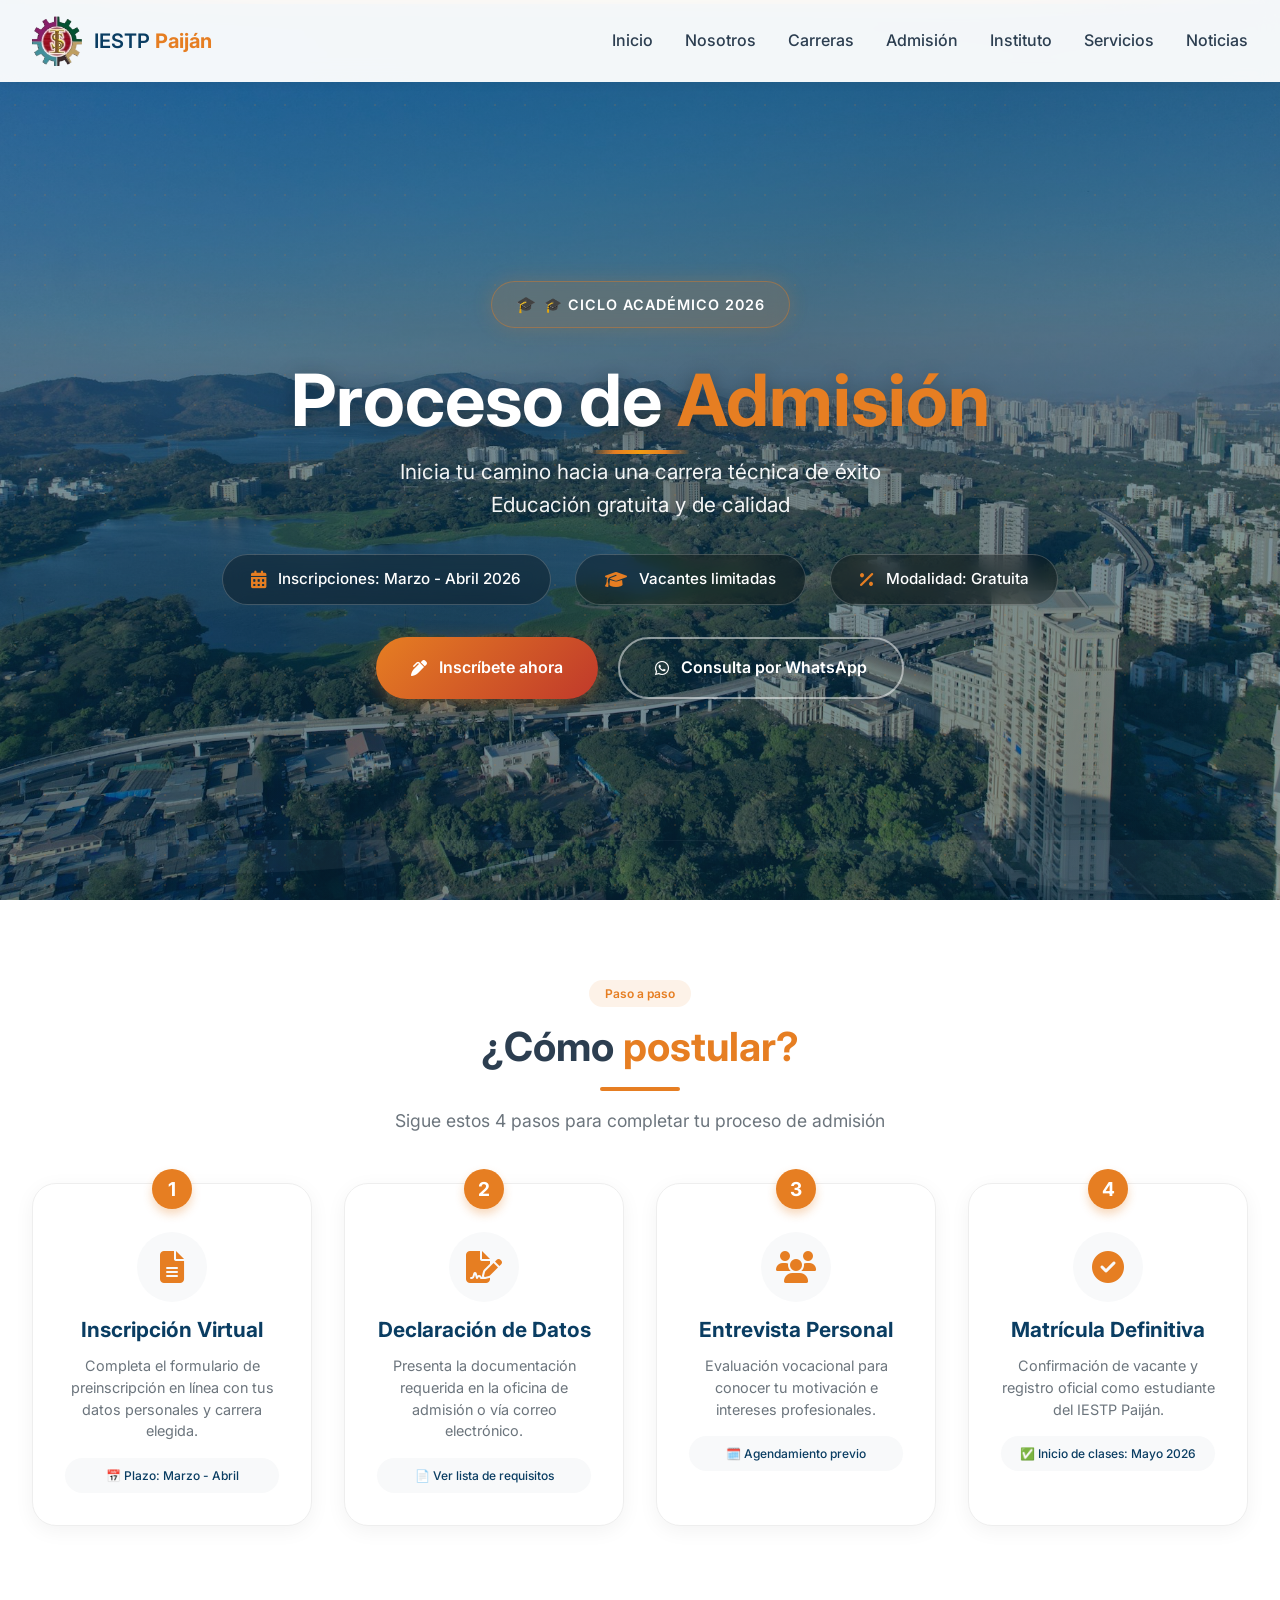
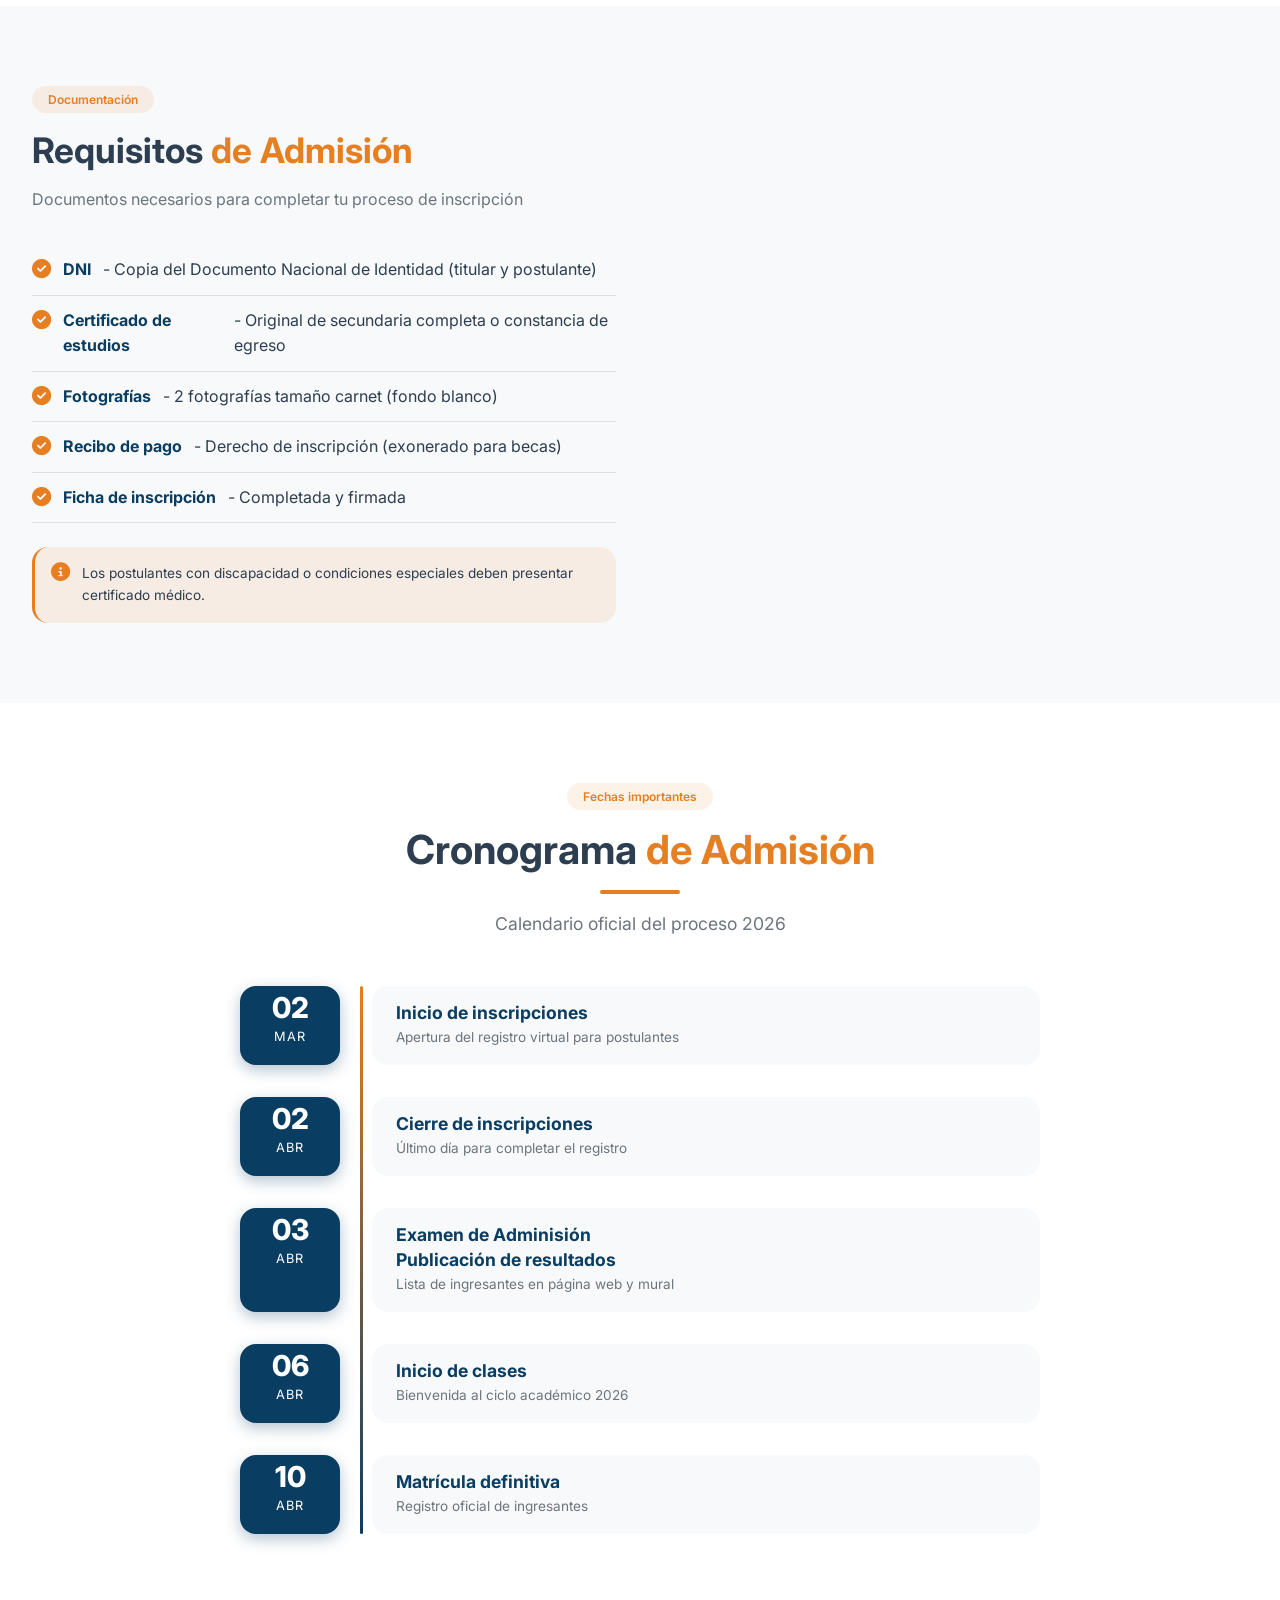
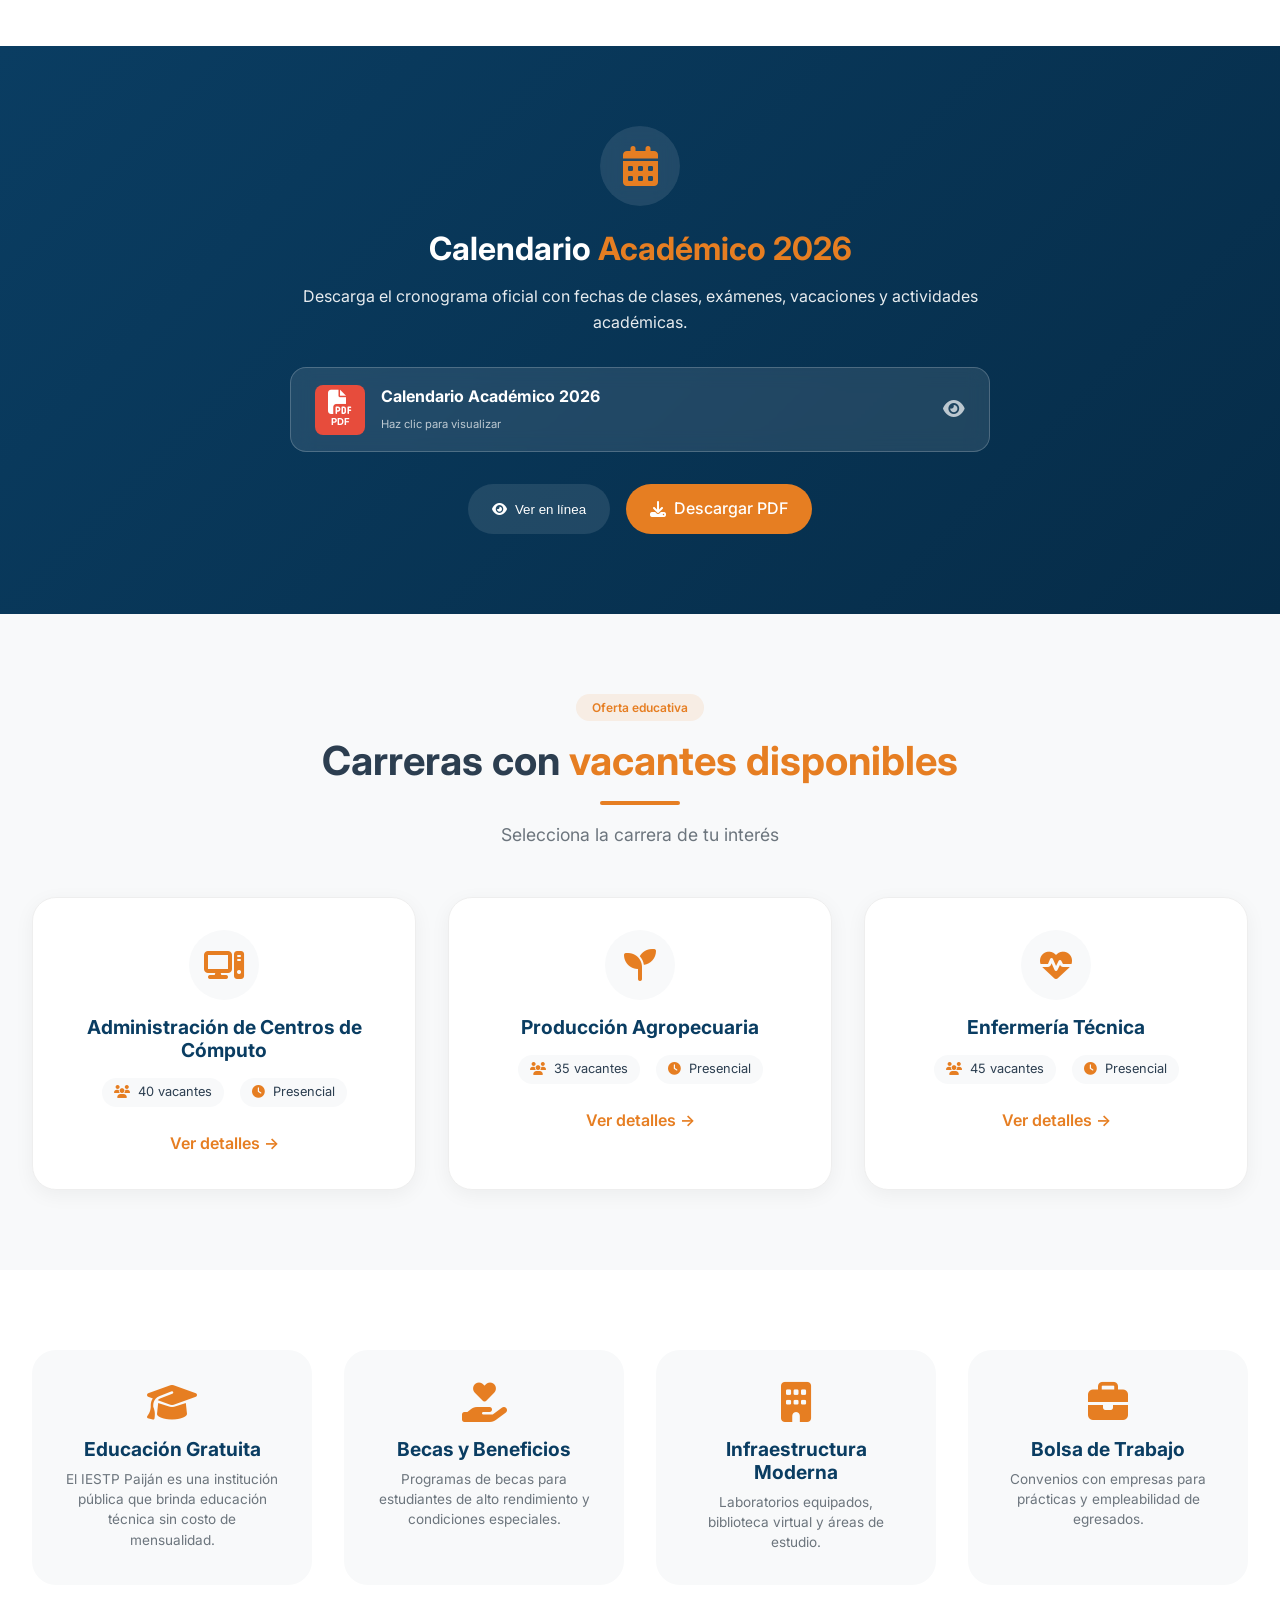
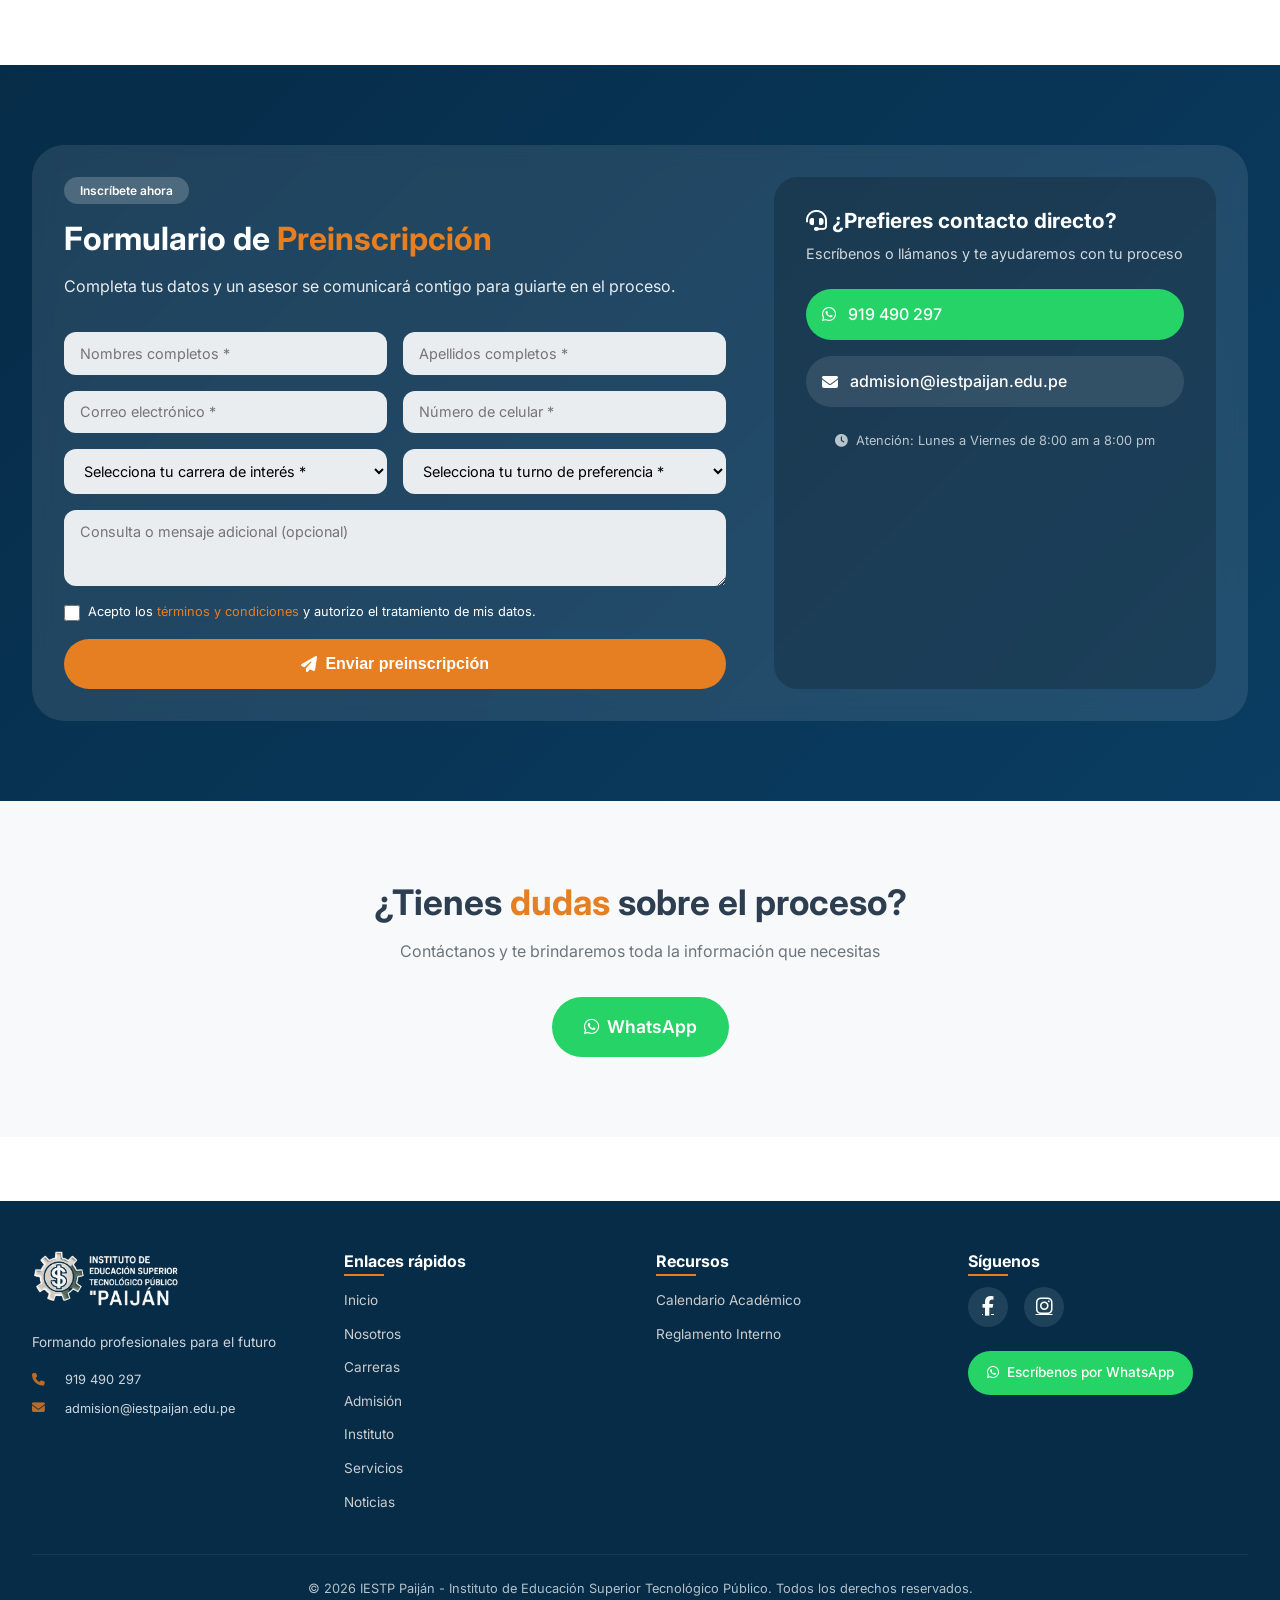
==== commit 9c91bd10: "Actualización" ====
--- a/admision.html
+++ b/admision.html
@@ -188,7 +188,7 @@
             <div class="cronograma-timeline">
                 <div class="cronograma-item">
                     <div class="cronograma-fecha">
-                        <span class="dia">10</span>
+                        <span class="dia">02</span>
                         <span class="mes">MAR</span>
                     </div>
                     <div class="cronograma-content">
@@ -198,7 +198,7 @@
                 </div>
                 <div class="cronograma-item">
                     <div class="cronograma-fecha">
-                        <span class="dia">30</span>
+                        <span class="dia">02</span>
                         <span class="mes">ABR</span>
                     </div>
                     <div class="cronograma-content">
@@ -208,32 +208,34 @@
                 </div>
                 <div class="cronograma-item">
                     <div class="cronograma-fecha">
-                        <span class="dia">05</span>
-                        <span class="mes">MAY</span>
+                        <span class="dia">03</span>
+                        <span class="mes">ABR</span>
                     </div>
                     <div class="cronograma-content">
+                        <h3>Examen de Adminisión</h3>
                         <h3>Publicación de resultados</h3>
                         <p>Lista de ingresantes en página web y mural</p>
                     </div>
                 </div>
+                
                 <div class="cronograma-item">
                     <div class="cronograma-fecha">
-                        <span class="dia">12</span>
-                        <span class="mes">MAY</span>
+                        <span class="dia">06</span>
+                        <span class="mes">ABR</span>
+                    </div>
+                    <div class="cronograma-content">
+                        <h3>Inicio de clases</h3>
+                        <p>Bienvenida al ciclo académico 2026</p>
+                    </div>
+                </div>
+                <div class="cronograma-item">
+                    <div class="cronograma-fecha">
+                        <span class="dia">10</span>
+                        <span class="mes">ABR</span>
                     </div>
                     <div class="cronograma-content">
                         <h3>Matrícula definitiva</h3>
                         <p>Registro oficial de ingresantes</p>
-                    </div>
-                </div>
-                <div class="cronograma-item">
-                    <div class="cronograma-fecha">
-                        <span class="dia">20</span>
-                        <span class="mes">MAY</span>
-                    </div>
-                    <div class="cronograma-content">
-                        <h3>Inicio de clases</h3>
-                        <p>Bienvenida al ciclo académico 2026</p>
                     </div>
                 </div>
             </div>
